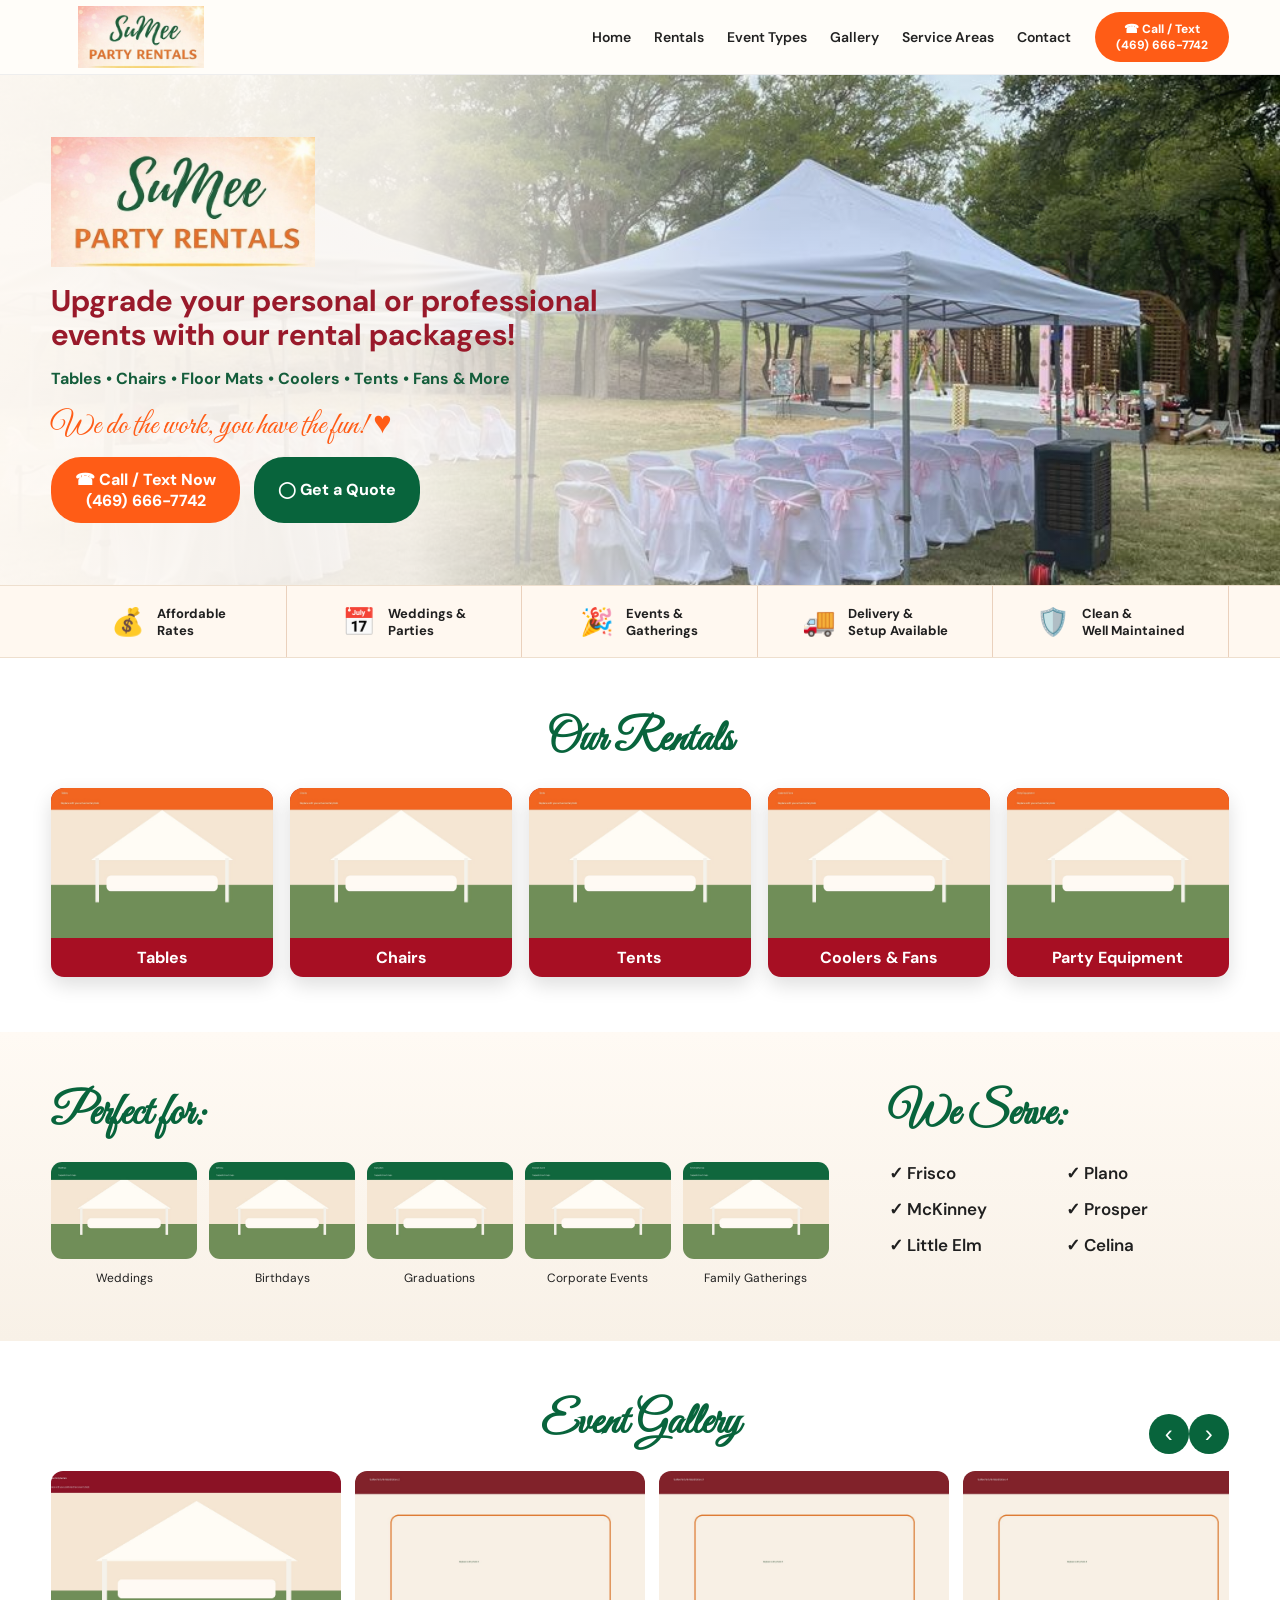
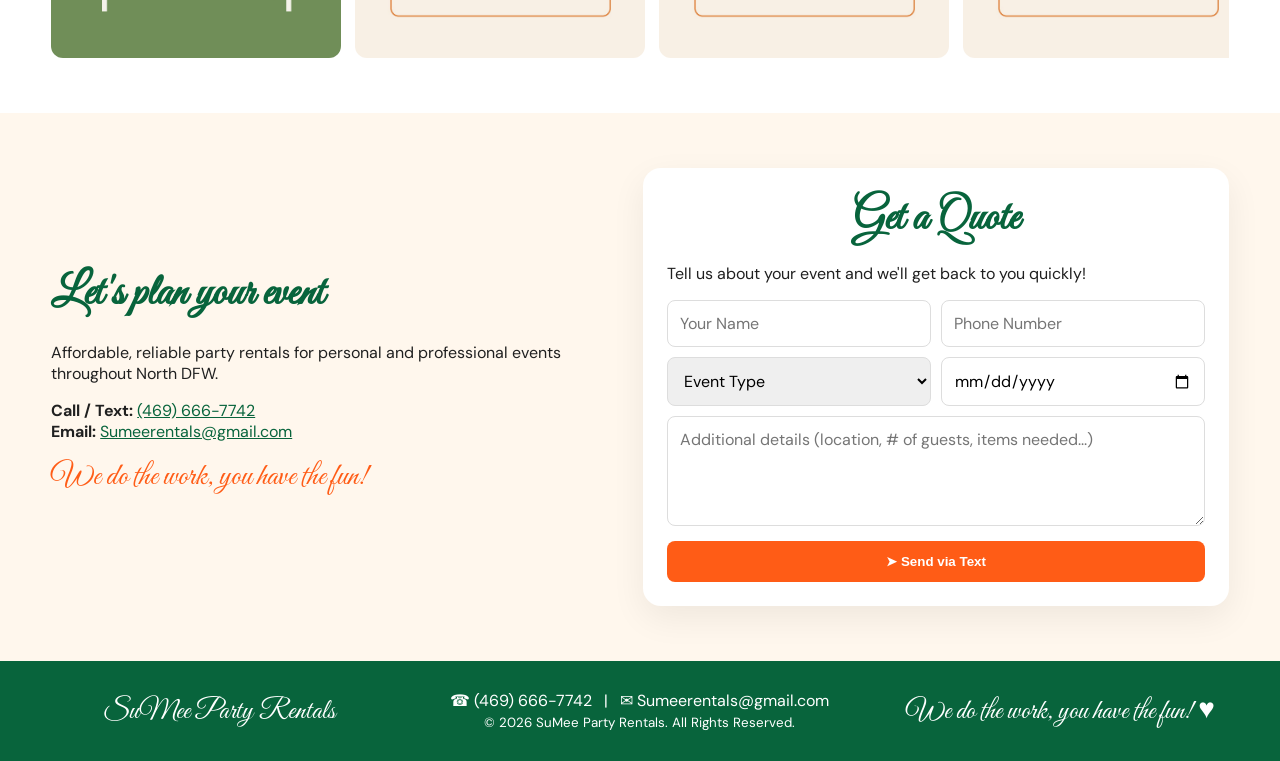
==== index.html @ 67fb7878 "Add files via upload" ====
<!doctype html>
<html lang="en"><head><meta charset="utf-8"><meta name="viewport" content="width=device-width,initial-scale=1">
<title>SuMee Party Rentals | North DFW Event Rentals</title>
<meta name="description" content="Tables, chairs, tents, coolers, fans and party rentals serving Frisco, McKinney, Little Elm, Plano, Prosper and Celina.">
<link rel="preconnect" href="https://fonts.googleapis.com"><link rel="preconnect" href="https://fonts.gstatic.com" crossorigin>
<link href="https://fonts.googleapis.com/css2?family=DM+Sans:wght@400;600;700;800&family=Great+Vibes&display=swap" rel="stylesheet">
<link rel="stylesheet" href="styles.css"></head>
<body>
<header><div class="wrap nav">
<a href="#home" class="logo"><img src="assets/images/sumee-logo.png" alt="SuMee Party Rentals"></a>
<button class="menu" aria-label="Menu">☰</button>
<nav><a href="#home">Home</a><a href="#rentals">Rentals</a><a href="#events">Event Types</a><a href="#gallery">Gallery</a><a href="#areas">Service Areas</a><a href="#contact">Contact</a></nav>
<a class="btn orange headcall" href="tel:+14696667742">☎ Call / Text<br>(469) 666-7742</a></div></header>

<main id="home">
<section class="hero"><div class="shade"></div><div class="wrap hero-inner"><div class="hero-copy">
<img class="hero-logo" src="assets/images/sumee-logo.png" alt="SuMee Party Rentals">
<h1>Upgrade your personal or professional events with our rental packages!</h1>
<p class="greenline">Tables • Chairs • Floor Mats • Coolers • Tents • Fans & More</p>
<p class="script">We do the work, you have the fun! ♥</p>
<div class="actions"><a class="btn orange" href="tel:+14696667742">☎ Call / Text Now<br>(469) 666-7742</a><a class="btn green" href="#quote">◯ Get a Quote</a></div>
</div></div></section>

<section class="benefits"><div class="wrap benefit-grid">
<div>💰 <b>Affordable<br>Rates</b></div><div>📅 <b>Weddings &<br>Parties</b></div><div>🎉 <b>Events &<br>Gatherings</b></div><div>🚚 <b>Delivery &<br>Setup Available</b></div><div>🛡️ <b>Clean &<br>Well Maintained</b></div>
</div></section>

<section id="rentals" class="section"><div class="wrap"><h2>Our Rentals</h2><div class="rental-grid">
<article><img src="assets/images/rentals/rental-01.jpg"><b>Tables</b></article>
<article><img src="assets/images/rentals/rental-02.jpg"><b>Chairs</b></article>
<article><img src="assets/images/rentals/rental-03.jpg"><b>Tents</b></article>
<article><img src="assets/images/rentals/rental-04.jpg"><b>Coolers & Fans</b></article>
<article><img src="assets/images/rentals/rental-05.jpg"><b>Party Equipment</b></article>
</div></div></section>

<section id="events" class="section soft"><div class="wrap event-area">
<div><h2 class="left">Perfect for:</h2><div class="perfect-grid">
<figure><img src="assets/images/perfect-for/weddings.jpg"><figcaption>Weddings</figcaption></figure>
<figure><img src="assets/images/perfect-for/birthdays.jpg"><figcaption>Birthdays</figcaption></figure>
<figure><img src="assets/images/perfect-for/graduations.jpg"><figcaption>Graduations</figcaption></figure>
<figure><img src="assets/images/perfect-for/corporate-events.jpg"><figcaption>Corporate Events</figcaption></figure>
<figure><img src="assets/images/perfect-for/family-gatherings.jpg"><figcaption>Family Gatherings</figcaption></figure>
</div></div>
<div id="areas"><h2 class="left">We Serve:</h2><div class="cities"><span>✓ Frisco</span><span>✓ Plano</span><span>✓ McKinney</span><span>✓ Prosper</span><span>✓ Little Elm</span><span>✓ Celina</span></div></div>
</div></section>

<section id="gallery" class="section"><div class="wrap"><div class="gallery-head"><h2>Event Gallery</h2><div><button id="prev">‹</button><button id="next">›</button></div></div>
<div class="carousel" id="carousel">
<img src="assets/images/gallery/gallery-01.jpg"><img src="assets/images/gallery/gallery-02.jpg"><img src="assets/images/gallery/gallery-03.jpg"><img src="assets/images/gallery/gallery-04.jpg"><img src="assets/images/gallery/gallery-05.jpg"><img src="assets/images/gallery/gallery-06.jpg"><img src="assets/images/gallery/gallery-07.jpg"><img src="assets/images/gallery/gallery-08.jpg">
</div></div></section>

<section id="contact" class="section contact"><div class="wrap contact-grid"><div>
<h2 class="left">Let's plan your event</h2><p>Affordable, reliable party rentals for personal and professional events throughout North DFW.</p>
<p><b>Call / Text:</b> <a href="tel:+14696667742">(469) 666-7742</a><br><b>Email:</b> <a href="mailto:Sumeerentals@gmail.com">Sumeerentals@gmail.com</a></p>
<p class="script">We do the work, you have the fun!</p></div>
<form id="quote"><h2>Get a Quote</h2><p>Tell us about your event and we'll get back to you quickly!</p>
<div class="formgrid"><input id="name" required placeholder="Your Name"><input id="phone" required placeholder="Phone Number">
<select id="type"><option>Event Type</option><option>Wedding</option><option>Birthday</option><option>Graduation</option><option>Corporate Event</option><option>Family Gathering</option><option>Other</option></select><input id="date" type="date"></div>
<textarea id="details" required placeholder="Additional details (location, # of guests, items needed...)"></textarea>
<button class="send" type="submit">➤ Send via Text</button></form></div></section>
</main>

<footer><div class="wrap foot"><span class="script">SuMee Party Rentals</span><span>☎ (469) 666-7742 &nbsp; | &nbsp; ✉ Sumeerentals@gmail.com<br><small>© <span id="year"></span> SuMee Party Rentals. All Rights Reserved.</small></span><span class="script">We do the work, you have the fun! ♥</span></div></footer>
<div class="lightbox"><button>×</button><img></div>
<script src="script.js"></script></body></html>
---- styles.css ----
:root{--green:#08643c;--orange:#ff5c16;--maroon:#a70f23;--cream:#fff9f1;--ink:#202020}*{box-sizing:border-box}html{scroll-behavior:smooth}body{margin:0;font-family:'DM Sans',sans-serif;color:var(--ink)}.wrap{width:min(1200px,92%);margin:auto}header{position:sticky;top:0;z-index:50;background:#fffdf9f5;border-bottom:1px solid #eee}.nav{height:74px;display:flex;align-items:center;gap:24px}.logo img{width:180px;height:62px;object-fit:contain;display:block}.nav nav{display:flex;gap:23px;margin-left:auto}.nav nav a{text-decoration:none;color:#222;font-size:14px;font-weight:600}.btn{display:inline-flex;justify-content:center;align-items:center;text-align:center;border-radius:30px;padding:12px 24px;color:#fff;text-decoration:none;font-weight:800}.orange{background:var(--orange)}.green{background:var(--green)}.headcall{font-size:12px;padding:9px 21px}.menu{display:none;border:0;background:none;font-size:25px}.hero{min-height:510px;background:url('assets/images/hero-event.jpg') center/cover no-repeat;position:relative}.shade{position:absolute;inset:0;background:linear-gradient(90deg,#fffaf4fa 0,#fffaf4e8 32%,#fffaf43d 60%,#0000)}.hero-inner{position:relative;min-height:510px;display:flex;align-items:center}.hero-copy{width:47%}.hero-logo{width:370px;max-width:90%;height:130px;object-fit:contain;object-position:left center}.hero h1{font-size:30px;line-height:1.12;color:#99192a;margin:12px 0}.greenline{color:#145d3b;font-weight:700}.script,h2{font-family:'Great Vibes',cursive}.script{font-size:31px;color:var(--orange);margin:12px 0}.actions{display:flex;gap:14px}.benefits{background:#fff8f0;border-block:1px solid #eedfce}.benefit-grid{display:grid;grid-template-columns:repeat(5,1fr)}.benefit-grid div{display:flex;align-items:center;justify-content:center;gap:12px;padding:18px 8px;border-right:1px solid #ead1bd;font-size:27px}.benefit-grid b{font-size:13px}.section{padding:55px 0}.soft{background:linear-gradient(#fffaf4,#f8f1e7)}h2{font-size:44px;text-align:center;color:var(--green);margin:0 0 20px}.left{text-align:left}.rental-grid{display:grid;grid-template-columns:repeat(5,1fr);gap:17px}.rental-grid article{overflow:hidden;border-radius:13px;box-shadow:0 8px 20px #0002;background:var(--maroon);color:#fff;text-align:center}.rental-grid img{display:block;width:100%;height:150px;object-fit:cover}.rental-grid b{display:block;padding:9px}.event-area{display:grid;grid-template-columns:1.6fr .7fr;gap:60px}.perfect-grid{display:grid;grid-template-columns:repeat(5,1fr);gap:12px}.perfect-grid figure{margin:0;text-align:center}.perfect-grid img{width:100%;aspect-ratio:1.5;object-fit:cover;border-radius:11px}.perfect-grid figcaption{font-size:12px;margin-top:6px}.cities{display:grid;grid-template-columns:1fr 1fr;gap:14px;font-size:17px}.cities span{font-weight:600}.gallery-head{display:flex;justify-content:center;align-items:center;position:relative}.gallery-head div{position:absolute;right:0}.gallery-head button{border:0;background:var(--green);color:#fff;width:40px;height:40px;border-radius:50%;font-size:24px;cursor:pointer}.carousel{display:flex;overflow-x:auto;gap:14px;scroll-behavior:smooth;scrollbar-width:none}.carousel::-webkit-scrollbar{display:none}.carousel img{width:290px;aspect-ratio:1.55;object-fit:cover;border-radius:12px;flex:none;cursor:pointer}.contact{background:#fff7ed}.contact-grid{display:grid;grid-template-columns:1fr 1.1fr;gap:60px;align-items:center}.contact a{color:var(--green)}form{background:#fff;padding:24px;border-radius:18px;box-shadow:0 12px 35px #0001}form h2{margin-bottom:0}.formgrid{display:grid;grid-template-columns:1fr 1fr;gap:10px}input,select,textarea{width:100%;padding:12px;border:1px solid #ddd;border-radius:8px;font:inherit}textarea{min-height:110px;margin:10px 0;resize:vertical}.send{width:100%;padding:13px;border:0;border-radius:8px;background:var(--orange);color:#fff;font-weight:800}footer{background:var(--green);color:#fff;padding:20px 0}.foot{display:grid;grid-template-columns:1fr 1.5fr 1fr;align-items:center;text-align:center}.foot .script{color:#fff;font-size:28px}.lightbox{display:none;position:fixed;inset:0;z-index:100;background:#000c;place-items:center}.lightbox.open{display:grid}.lightbox img{max-width:90vw;max-height:85vh;border-radius:12px}.lightbox button{position:absolute;right:25px;top:20px;width:45px;height:45px;border-radius:50%;border:0;font-size:28px}@media(max-width:900px){.nav nav{display:none;position:absolute;top:74px;left:0;right:0;background:#fff;padding:20px;flex-direction:column}.nav nav.open{display:flex}.menu{display:block;margin-left:auto}.headcall{display:none}.hero-copy{width:70%}.benefit-grid{grid-template-columns:1fr 1fr}.rental-grid{grid-template-columns:repeat(2,1fr)}.event-area,.contact-grid{grid-template-columns:1fr}.perfect-grid{grid-template-columns:repeat(3,1fr)}.foot{grid-template-columns:1fr;gap:8px}}@media(max-width:560px){.logo img{width:145px}.hero-copy{width:100%}.hero h1{font-size:25px}.hero-logo{width:290px}.actions{flex-direction:column}.benefit-grid,.rental-grid{grid-template-columns:1fr}.perfect-grid{grid-template-columns:repeat(2,1fr)}.formgrid{grid-template-columns:1fr}.carousel img{width:82vw}}
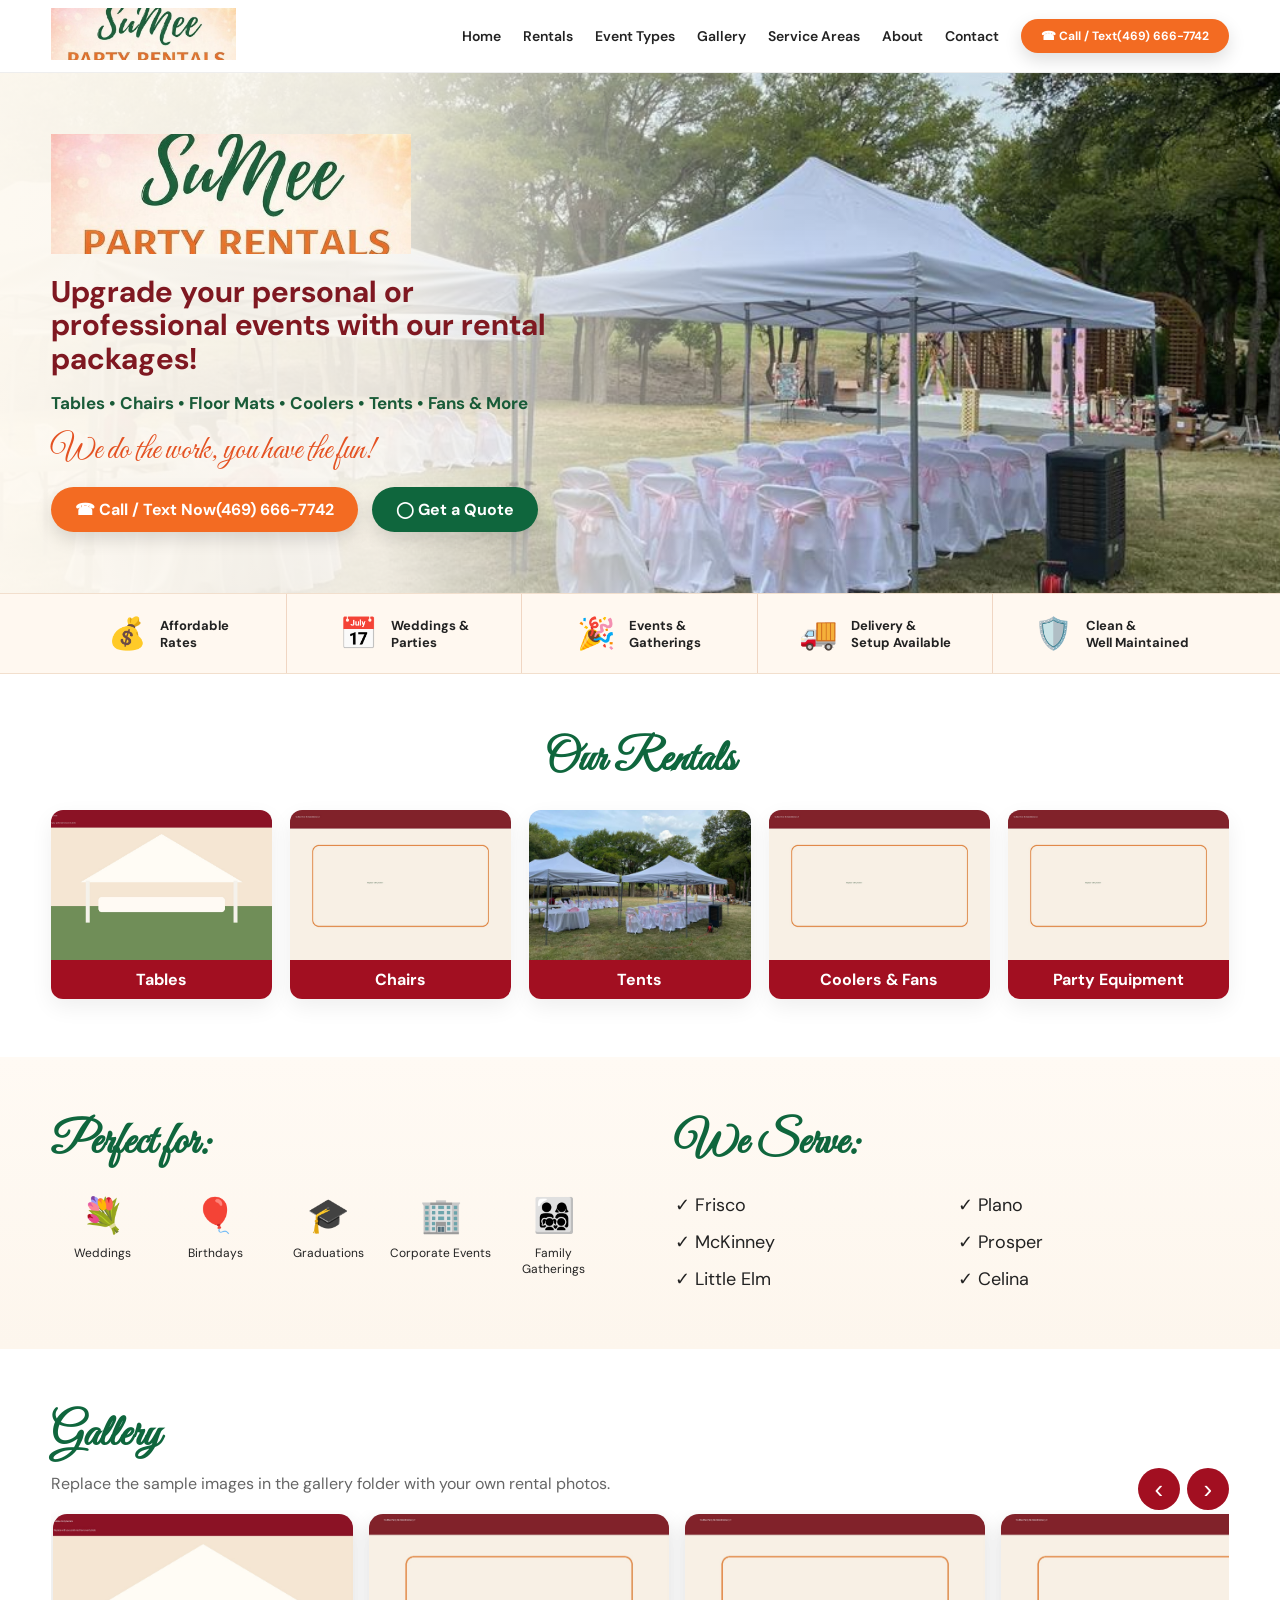
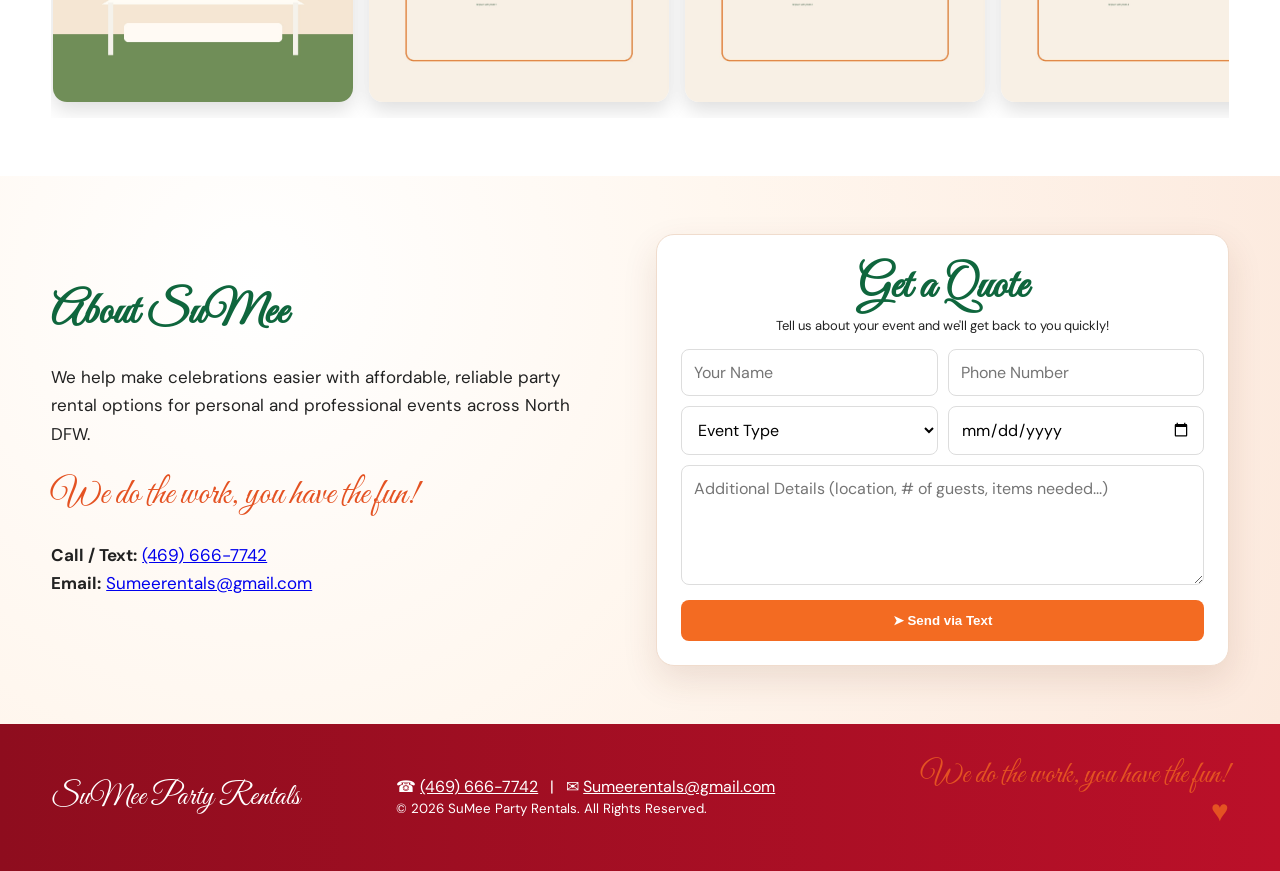
==== commit 5344498b: "Add files via upload" ====
--- a/index.html
+++ b/index.html
@@ -1,65 +1,104 @@
 <!doctype html>
-<html lang="en"><head><meta charset="utf-8"><meta name="viewport" content="width=device-width,initial-scale=1">
-<title>SuMee Party Rentals | North DFW Event Rentals</title>
-<meta name="description" content="Tables, chairs, tents, coolers, fans and party rentals serving Frisco, McKinney, Little Elm, Plano, Prosper and Celina.">
-<link rel="preconnect" href="https://fonts.googleapis.com"><link rel="preconnect" href="https://fonts.gstatic.com" crossorigin>
-<link href="https://fonts.googleapis.com/css2?family=DM+Sans:wght@400;600;700;800&family=Great+Vibes&display=swap" rel="stylesheet">
-<link rel="stylesheet" href="styles.css"></head>
+<html lang="en">
+<head>
+  <meta charset="utf-8" />
+  <meta name="viewport" content="width=device-width,initial-scale=1" />
+  <meta name="description" content="SuMee Party Rentals — tables, chairs, tents, coolers, fans and event rentals in North DFW." />
+  <title>SuMee Party Rentals</title>
+  <link rel="preconnect" href="https://fonts.googleapis.com">
+  <link rel="preconnect" href="https://fonts.gstatic.com" crossorigin>
+  <link href="https://fonts.googleapis.com/css2?family=DM+Sans:wght@400;500;600;700;800&family=Great+Vibes&display=swap" rel="stylesheet">
+  <link rel="stylesheet" href="styles.css" />
+</head>
 <body>
-<header><div class="wrap nav">
-<a href="#home" class="logo"><img src="assets/images/sumee-logo.png" alt="SuMee Party Rentals"></a>
-<button class="menu" aria-label="Menu">☰</button>
-<nav><a href="#home">Home</a><a href="#rentals">Rentals</a><a href="#events">Event Types</a><a href="#gallery">Gallery</a><a href="#areas">Service Areas</a><a href="#contact">Contact</a></nav>
-<a class="btn orange headcall" href="tel:+14696667742">☎ Call / Text<br>(469) 666-7742</a></div></header>
+<header class="topbar">
+  <div class="wrap nav">
+    <a class="brand" href="#home"><img src="assets/images/sumee-logo.jpg" alt="SuMee Party Rentals"></a>
+    <button class="menu-btn" aria-label="Open menu">☰</button>
+    <nav class="links">
+      <a href="#home">Home</a><a href="#rentals">Rentals</a><a href="#events">Event Types</a>
+      <a href="#gallery">Gallery</a><a href="#areas">Service Areas</a><a href="#about">About</a><a href="#contact">Contact</a>
+    </nav>
+    <a class="pill orange small-call" href="tel:+14696667742">☎ Call / Text<br><b>(469) 666-7742</b></a>
+  </div>
+</header>
 
 <main id="home">
-<section class="hero"><div class="shade"></div><div class="wrap hero-inner"><div class="hero-copy">
-<img class="hero-logo" src="assets/images/sumee-logo.png" alt="SuMee Party Rentals">
-<h1>Upgrade your personal or professional events with our rental packages!</h1>
-<p class="greenline">Tables • Chairs • Floor Mats • Coolers • Tents • Fans & More</p>
-<p class="script">We do the work, you have the fun! ♥</p>
-<div class="actions"><a class="btn orange" href="tel:+14696667742">☎ Call / Text Now<br>(469) 666-7742</a><a class="btn green" href="#quote">◯ Get a Quote</a></div>
-</div></div></section>
+<section class="hero">
+  <div class="hero-bg"></div><div class="hero-shade"></div>
+  <div class="wrap hero-grid">
+    <div class="hero-copy">
+      <img class="hero-logo" src="assets/images/sumee-logo.jpg" alt="SuMee Party Rentals logo">
+      <h1>Upgrade your personal or professional events with our rental packages!</h1>
+      <p class="items">Tables • Chairs • Floor Mats • Coolers • Tents • Fans & More</p>
+      <p class="script">We do the work, you have the fun!</p>
+      <div class="cta-row">
+        <a class="pill orange" href="tel:+14696667742">☎ Call / Text Now<br><b>(469) 666-7742</b></a>
+        <a class="pill green" href="#quote">◯ Get a Quote</a>
+      </div>
+    </div>
+  </div>
+</section>
 
-<section class="benefits"><div class="wrap benefit-grid">
-<div>💰 <b>Affordable<br>Rates</b></div><div>📅 <b>Weddings &<br>Parties</b></div><div>🎉 <b>Events &<br>Gatherings</b></div><div>🚚 <b>Delivery &<br>Setup Available</b></div><div>🛡️ <b>Clean &<br>Well Maintained</b></div>
+<section class="benefits"><div class="wrap benefits-grid">
+  <div><span>💰</span><b>Affordable<br>Rates</b></div><div><span>📅</span><b>Weddings &<br>Parties</b></div>
+  <div><span>🎉</span><b>Events &<br>Gatherings</b></div><div><span>🚚</span><b>Delivery &<br>Setup Available</b></div>
+  <div><span>🛡️</span><b>Clean &<br>Well Maintained</b></div>
 </div></section>
 
-<section id="rentals" class="section"><div class="wrap"><h2>Our Rentals</h2><div class="rental-grid">
-<article><img src="assets/images/rentals/rental-01.jpg"><b>Tables</b></article>
-<article><img src="assets/images/rentals/rental-02.jpg"><b>Chairs</b></article>
-<article><img src="assets/images/rentals/rental-03.jpg"><b>Tents</b></article>
-<article><img src="assets/images/rentals/rental-04.jpg"><b>Coolers & Fans</b></article>
-<article><img src="assets/images/rentals/rental-05.jpg"><b>Party Equipment</b></article>
-</div></div></section>
-
-<section id="events" class="section soft"><div class="wrap event-area">
-<div><h2 class="left">Perfect for:</h2><div class="perfect-grid">
-<figure><img src="assets/images/perfect-for/weddings.jpg"><figcaption>Weddings</figcaption></figure>
-<figure><img src="assets/images/perfect-for/birthdays.jpg"><figcaption>Birthdays</figcaption></figure>
-<figure><img src="assets/images/perfect-for/graduations.jpg"><figcaption>Graduations</figcaption></figure>
-<figure><img src="assets/images/perfect-for/corporate-events.jpg"><figcaption>Corporate Events</figcaption></figure>
-<figure><img src="assets/images/perfect-for/family-gatherings.jpg"><figcaption>Family Gatherings</figcaption></figure>
-</div></div>
-<div id="areas"><h2 class="left">We Serve:</h2><div class="cities"><span>✓ Frisco</span><span>✓ Plano</span><span>✓ McKinney</span><span>✓ Prosper</span><span>✓ Little Elm</span><span>✓ Celina</span></div></div>
+<section class="section" id="rentals"><div class="wrap">
+  <h2 class="script-title">Our Rentals</h2>
+  <div class="cards five">
+    <article><div class="photo p1"></div><h3>Tables</h3></article>
+    <article><div class="photo p2"></div><h3>Chairs</h3></article>
+    <article><div class="photo p3"></div><h3>Tents</h3></article>
+    <article><div class="photo p4"></div><h3>Coolers & Fans</h3></article>
+    <article><div class="photo p5"></div><h3>Party Equipment</h3></article>
+  </div>
 </div></section>
 
-<section id="gallery" class="section"><div class="wrap"><div class="gallery-head"><h2>Event Gallery</h2><div><button id="prev">‹</button><button id="next">›</button></div></div>
-<div class="carousel" id="carousel">
-<img src="assets/images/gallery/gallery-01.jpg"><img src="assets/images/gallery/gallery-02.jpg"><img src="assets/images/gallery/gallery-03.jpg"><img src="assets/images/gallery/gallery-04.jpg"><img src="assets/images/gallery/gallery-05.jpg"><img src="assets/images/gallery/gallery-06.jpg"><img src="assets/images/gallery/gallery-07.jpg"><img src="assets/images/gallery/gallery-08.jpg">
-</div></div></section>
+<section class="section soft" id="events"><div class="wrap two-col">
+  <div><h2 class="script-title left">Perfect for:</h2><div class="event-grid">
+    <div>💐<span>Weddings</span></div><div>🎈<span>Birthdays</span></div><div>🎓<span>Graduations</span></div>
+    <div>🏢<span>Corporate Events</span></div><div>👨‍👩‍👧‍👦<span>Family Gatherings</span></div>
+  </div></div>
+  <div id="areas"><h2 class="script-title left">We Serve:</h2><div class="city-grid">
+    <span>✓ Frisco</span><span>✓ Plano</span><span>✓ McKinney</span><span>✓ Prosper</span><span>✓ Little Elm</span><span>✓ Celina</span>
+  </div></div>
+</div></section>
 
-<section id="contact" class="section contact"><div class="wrap contact-grid"><div>
-<h2 class="left">Let's plan your event</h2><p>Affordable, reliable party rentals for personal and professional events throughout North DFW.</p>
-<p><b>Call / Text:</b> <a href="tel:+14696667742">(469) 666-7742</a><br><b>Email:</b> <a href="mailto:Sumeerentals@gmail.com">Sumeerentals@gmail.com</a></p>
-<p class="script">We do the work, you have the fun!</p></div>
-<form id="quote"><h2>Get a Quote</h2><p>Tell us about your event and we'll get back to you quickly!</p>
-<div class="formgrid"><input id="name" required placeholder="Your Name"><input id="phone" required placeholder="Phone Number">
-<select id="type"><option>Event Type</option><option>Wedding</option><option>Birthday</option><option>Graduation</option><option>Corporate Event</option><option>Family Gathering</option><option>Other</option></select><input id="date" type="date"></div>
-<textarea id="details" required placeholder="Additional details (location, # of guests, items needed...)"></textarea>
-<button class="send" type="submit">➤ Send via Text</button></form></div></section>
+<section class="section" id="gallery"><div class="wrap">
+  <div class="section-head"><div><h2 class="script-title left">Gallery</h2><p>Replace the sample images in the gallery folder with your own rental photos.</p></div>
+  <div class="carousel-controls"><button id="prev">‹</button><button id="next">›</button></div></div>
+  <div class="carousel" id="carousel">
+    <img src="assets/images/gallery/gallery-01.jpg" alt="Gallery photo 1"><img src="assets/images/gallery/gallery-02.jpg" alt="Gallery photo 2">
+    <img src="assets/images/gallery/gallery-03.jpg" alt="Gallery photo 3"><img src="assets/images/gallery/gallery-04.jpg" alt="Gallery photo 4">
+    <img src="assets/images/gallery/gallery-05.jpg" alt="Gallery photo 5"><img src="assets/images/gallery/gallery-06.jpg" alt="Gallery photo 6">
+    <img src="assets/images/gallery/gallery-07.jpg" alt="Gallery photo 7"><img src="assets/images/gallery/gallery-08.jpg" alt="Gallery photo 8">
+  </div>
+</div></section>
+
+<section class="section quote-section" id="contact"><div class="wrap quote-layout">
+  <div id="about"><h2 class="script-title left">About SuMee</h2><p>We help make celebrations easier with affordable, reliable party rental options for personal and professional events across North DFW.</p>
+    <p class="script big">We do the work, you have the fun!</p>
+    <p><b>Call / Text:</b> <a href="tel:+14696667742">(469) 666-7742</a><br><b>Email:</b> <a href="mailto:Sumeerentals@gmail.com">Sumeerentals@gmail.com</a></p>
+  </div>
+  <form class="quote-card" id="quote"><h2 class="script-title">Get a Quote</h2><p>Tell us about your event and we'll get back to you quickly!</p>
+    <div class="form-grid"><input id="name" placeholder="Your Name" required><input id="phone" placeholder="Phone Number" required>
+      <select id="eventType"><option value="">Event Type</option><option>Wedding</option><option>Birthday</option><option>Graduation</option><option>Corporate Event</option><option>Family Gathering</option><option>Other</option></select>
+      <input id="date" type="date"></div>
+    <textarea id="details" placeholder="Additional Details (location, # of guests, items needed...)" required></textarea>
+    <button class="send" type="submit">➤ Send via Text</button>
+  </form>
+</div></section>
 </main>
 
-<footer><div class="wrap foot"><span class="script">SuMee Party Rentals</span><span>☎ (469) 666-7742 &nbsp; | &nbsp; ✉ Sumeerentals@gmail.com<br><small>© <span id="year"></span> SuMee Party Rentals. All Rights Reserved.</small></span><span class="script">We do the work, you have the fun! ♥</span></div></footer>
-<div class="lightbox"><button>×</button><img></div>
-<script src="script.js"></script></body></html>+<footer><div class="wrap footer-grid">
+  <div class="footer-brand">SuMee Party Rentals</div>
+  <div>☎ <a href="tel:+14696667742">(469) 666-7742</a> &nbsp; | &nbsp; ✉ <a href="mailto:Sumeerentals@gmail.com">Sumeerentals@gmail.com</a><br><small>© <span id="year"></span> SuMee Party Rentals. All Rights Reserved.</small></div>
+  <div class="script footer-tag">We do the work, you have the fun! ♥</div>
+</div></footer>
+
+<div class="lightbox" id="lightbox"><button id="closeLb">×</button><img id="lbImg" alt="Expanded gallery photo"></div>
+<script src="script.js"></script>
+</body></html>
--- a/styles.css
+++ b/styles.css
@@ -1 +1 @@
-:root{--green:#08643c;--orange:#ff5c16;--maroon:#a70f23;--cream:#fff9f1;--ink:#202020}*{box-sizing:border-box}html{scroll-behavior:smooth}body{margin:0;font-family:'DM Sans',sans-serif;color:var(--ink)}.wrap{width:min(1200px,92%);margin:auto}header{position:sticky;top:0;z-index:50;background:#fffdf9f5;border-bottom:1px solid #eee}.nav{height:74px;display:flex;align-items:center;gap:24px}.logo img{width:180px;height:62px;object-fit:contain;display:block}.nav nav{display:flex;gap:23px;margin-left:auto}.nav nav a{text-decoration:none;color:#222;font-size:14px;font-weight:600}.btn{display:inline-flex;justify-content:center;align-items:center;text-align:center;border-radius:30px;padding:12px 24px;color:#fff;text-decoration:none;font-weight:800}.orange{background:var(--orange)}.green{background:var(--green)}.headcall{font-size:12px;padding:9px 21px}.menu{display:none;border:0;background:none;font-size:25px}.hero{min-height:510px;background:url('assets/images/hero-event.jpg') center/cover no-repeat;position:relative}.shade{position:absolute;inset:0;background:linear-gradient(90deg,#fffaf4fa 0,#fffaf4e8 32%,#fffaf43d 60%,#0000)}.hero-inner{position:relative;min-height:510px;display:flex;align-items:center}.hero-copy{width:47%}.hero-logo{width:370px;max-width:90%;height:130px;object-fit:contain;object-position:left center}.hero h1{font-size:30px;line-height:1.12;color:#99192a;margin:12px 0}.greenline{color:#145d3b;font-weight:700}.script,h2{font-family:'Great Vibes',cursive}.script{font-size:31px;color:var(--orange);margin:12px 0}.actions{display:flex;gap:14px}.benefits{background:#fff8f0;border-block:1px solid #eedfce}.benefit-grid{display:grid;grid-template-columns:repeat(5,1fr)}.benefit-grid div{display:flex;align-items:center;justify-content:center;gap:12px;padding:18px 8px;border-right:1px solid #ead1bd;font-size:27px}.benefit-grid b{font-size:13px}.section{padding:55px 0}.soft{background:linear-gradient(#fffaf4,#f8f1e7)}h2{font-size:44px;text-align:center;color:var(--green);margin:0 0 20px}.left{text-align:left}.rental-grid{display:grid;grid-template-columns:repeat(5,1fr);gap:17px}.rental-grid article{overflow:hidden;border-radius:13px;box-shadow:0 8px 20px #0002;background:var(--maroon);color:#fff;text-align:center}.rental-grid img{display:block;width:100%;height:150px;object-fit:cover}.rental-grid b{display:block;padding:9px}.event-area{display:grid;grid-template-columns:1.6fr .7fr;gap:60px}.perfect-grid{display:grid;grid-template-columns:repeat(5,1fr);gap:12px}.perfect-grid figure{margin:0;text-align:center}.perfect-grid img{width:100%;aspect-ratio:1.5;object-fit:cover;border-radius:11px}.perfect-grid figcaption{font-size:12px;margin-top:6px}.cities{display:grid;grid-template-columns:1fr 1fr;gap:14px;font-size:17px}.cities span{font-weight:600}.gallery-head{display:flex;justify-content:center;align-items:center;position:relative}.gallery-head div{position:absolute;right:0}.gallery-head button{border:0;background:var(--green);color:#fff;width:40px;height:40px;border-radius:50%;font-size:24px;cursor:pointer}.carousel{display:flex;overflow-x:auto;gap:14px;scroll-behavior:smooth;scrollbar-width:none}.carousel::-webkit-scrollbar{display:none}.carousel img{width:290px;aspect-ratio:1.55;object-fit:cover;border-radius:12px;flex:none;cursor:pointer}.contact{background:#fff7ed}.contact-grid{display:grid;grid-template-columns:1fr 1.1fr;gap:60px;align-items:center}.contact a{color:var(--green)}form{background:#fff;padding:24px;border-radius:18px;box-shadow:0 12px 35px #0001}form h2{margin-bottom:0}.formgrid{display:grid;grid-template-columns:1fr 1fr;gap:10px}input,select,textarea{width:100%;padding:12px;border:1px solid #ddd;border-radius:8px;font:inherit}textarea{min-height:110px;margin:10px 0;resize:vertical}.send{width:100%;padding:13px;border:0;border-radius:8px;background:var(--orange);color:#fff;font-weight:800}footer{background:var(--green);color:#fff;padding:20px 0}.foot{display:grid;grid-template-columns:1fr 1.5fr 1fr;align-items:center;text-align:center}.foot .script{color:#fff;font-size:28px}.lightbox{display:none;position:fixed;inset:0;z-index:100;background:#000c;place-items:center}.lightbox.open{display:grid}.lightbox img{max-width:90vw;max-height:85vh;border-radius:12px}.lightbox button{position:absolute;right:25px;top:20px;width:45px;height:45px;border-radius:50%;border:0;font-size:28px}@media(max-width:900px){.nav nav{display:none;position:absolute;top:74px;left:0;right:0;background:#fff;padding:20px;flex-direction:column}.nav nav.open{display:flex}.menu{display:block;margin-left:auto}.headcall{display:none}.hero-copy{width:70%}.benefit-grid{grid-template-columns:1fr 1fr}.rental-grid{grid-template-columns:repeat(2,1fr)}.event-area,.contact-grid{grid-template-columns:1fr}.perfect-grid{grid-template-columns:repeat(3,1fr)}.foot{grid-template-columns:1fr;gap:8px}}@media(max-width:560px){.logo img{width:145px}.hero-copy{width:100%}.hero h1{font-size:25px}.hero-logo{width:290px}.actions{flex-direction:column}.benefit-grid,.rental-grid{grid-template-columns:1fr}.perfect-grid{grid-template-columns:repeat(2,1fr)}.formgrid{grid-template-columns:1fr}.carousel img{width:82vw}}+:root{--green:#0f663d;--orange:#f36b22;--maroon:#a20f21;--cream:#fff9f1;--ink:#222;--soft:#f8efe5}*{box-sizing:border-box}html{scroll-behavior:smooth}body{margin:0;font-family:'DM Sans',sans-serif;color:var(--ink);background:#fff}.wrap{width:min(1180px,92%);margin:auto}.topbar{position:sticky;top:0;background:rgba(255,255,255,.96);z-index:50;border-bottom:1px solid #eee}.nav{min-height:72px;display:flex;align-items:center;gap:22px}.brand img{width:185px;height:52px;object-fit:cover;object-position:center}.links{display:flex;gap:22px;margin-left:auto}.links a{color:#222;text-decoration:none;font-size:14px;font-weight:600}.links a:hover{color:var(--maroon)}.menu-btn{display:none;background:none;border:0;font-size:26px}.pill{display:inline-flex;align-items:center;justify-content:center;text-decoration:none;color:#fff;border-radius:30px;padding:12px 24px;font-weight:700;box-shadow:0 7px 18px #0002}.pill.orange{background:var(--orange)}.pill.green{background:var(--green)}.small-call{padding:9px 20px;font-size:12px;text-align:center}.hero{position:relative;min-height:520px;overflow:hidden}.hero-bg{position:absolute;inset:0;background:url('assets/images/hero-event.jpg') center/cover no-repeat;transform:scale(1.03)}.hero-shade{position:absolute;inset:0;background:linear-gradient(90deg,rgba(255,250,241,.98) 0%,rgba(255,250,241,.9) 30%,rgba(255,250,241,.15) 62%,rgba(0,0,0,.08) 100%)}.hero-grid{position:relative;z-index:2;display:grid;grid-template-columns:48% 52%;min-height:520px;align-items:center}.hero-copy{padding:30px 0}.hero-logo{width:min(360px,85%);max-height:120px;object-fit:cover;object-position:center;margin-bottom:8px}.hero h1{font-size:30px;line-height:1.12;color:#7f1821;margin:8px 0 14px;max-width:520px}.items{font-size:17px;color:#195b38;font-weight:700}.script,.script-title{font-family:'Great Vibes',cursive}.script{font-size:32px;color:#e45222;margin:10px 0 16px}.cta-row{display:flex;gap:14px;flex-wrap:wrap}.benefits{background:#fff8f0;border-top:1px solid #f2dfcd;border-bottom:1px solid #f2dfcd}.benefits-grid{display:grid;grid-template-columns:repeat(5,1fr)}.benefits-grid div{padding:19px 12px;display:flex;align-items:center;justify-content:center;gap:13px;border-right:1px solid #f0d6c3}.benefits-grid div:last-child{border-right:0}.benefits-grid span{font-size:31px}.benefits-grid b{font-size:13px}.section{padding:58px 0}.soft{background:linear-gradient(#fffaf4,#fdf6ed)}.script-title{font-size:45px;color:var(--green);text-align:center;margin:0 0 22px}.script-title.left{text-align:left}.cards{display:grid;gap:18px}.cards.five{grid-template-columns:repeat(5,1fr)}.cards article{border-radius:12px;overflow:hidden;box-shadow:0 8px 22px #0001;background:#fff}.cards .photo{height:150px;background-size:cover;background-position:center}.p1{background-image:url('assets/images/gallery/gallery-01.jpg')}.p2{background-image:url('assets/images/gallery/gallery-02.jpg')}.p3{background-image:url('assets/images/hero-event.jpg')}.p4{background-image:url('assets/images/gallery/gallery-04.jpg')}.p5{background-image:url('assets/images/gallery/gallery-05.jpg')}.cards h3{margin:0;background:var(--maroon);color:#fff;text-align:center;padding:9px;font-size:16px}.two-col{display:grid;grid-template-columns:1fr 1fr;gap:70px}.event-grid{display:grid;grid-template-columns:repeat(5,1fr);gap:10px}.event-grid div{display:flex;flex-direction:column;align-items:center;text-align:center;font-size:34px}.event-grid span{font-size:12px;margin-top:7px}.city-grid{display:grid;grid-template-columns:1fr 1fr;gap:13px;font-size:18px}.section-head{display:flex;justify-content:space-between;align-items:end}.section-head p{margin-top:-12px;color:#666}.carousel-controls button{border:0;background:var(--maroon);color:#fff;width:42px;height:42px;border-radius:50%;font-size:26px;margin-left:7px;cursor:pointer}.carousel{display:flex;gap:16px;overflow-x:auto;scroll-behavior:smooth;scrollbar-width:none;padding:4px 2px 16px}.carousel::-webkit-scrollbar{display:none}.carousel img{width:300px;aspect-ratio:16/10;object-fit:cover;border-radius:14px;box-shadow:0 8px 20px #0002;cursor:pointer;flex:none}.quote-section{background:radial-gradient(circle at 20% 20%,#fff 0,#fff7ef 42%,#fce9dd 100%)}.quote-layout{display:grid;grid-template-columns:1fr 1.05fr;gap:60px;align-items:center}.quote-layout p{font-size:17px;line-height:1.65}.quote-layout .big{font-size:36px}.quote-card{background:#fff;border:1px solid #f0dccd;border-radius:18px;padding:24px;box-shadow:0 14px 35px #6d30151f}.quote-card .script-title{margin-bottom:0}.quote-card>p{text-align:center;font-size:13px;margin-top:0}.form-grid{display:grid;grid-template-columns:1fr 1fr;gap:10px}.quote-card input,.quote-card select,.quote-card textarea{width:100%;border:1px solid #ddd;border-radius:8px;padding:12px;font:inherit;background:#fff}.quote-card textarea{min-height:120px;margin:10px 0;resize:vertical}.send{width:100%;border:0;border-radius:8px;background:var(--orange);color:#fff;padding:13px;font-weight:800;cursor:pointer}footer{background:linear-gradient(90deg,#8e0d1e,#bb1029);color:#fff;padding:22px 0}.footer-grid{display:grid;grid-template-columns:1fr 1.5fr 1fr;gap:20px;align-items:center}.footer-brand,.footer-tag{font-family:'Great Vibes',cursive;font-size:30px}.footer-tag{text-align:right}.footer-grid a{color:#fff}.lightbox{position:fixed;inset:0;background:#000c;z-index:100;display:none;place-items:center;padding:30px}.lightbox.open{display:grid}.lightbox img{max-width:92vw;max-height:88vh;border-radius:10px}.lightbox button{position:absolute;top:20px;right:25px;background:#fff;border:0;border-radius:50%;width:44px;height:44px;font-size:28px;cursor:pointer}@media(max-width:900px){.links{display:none;position:absolute;top:72px;left:0;right:0;background:#fff;padding:20px;flex-direction:column;border-bottom:1px solid #eee}.links.open{display:flex}.menu-btn{display:block;margin-left:auto}.small-call{display:none}.hero-grid{grid-template-columns:1fr}.hero-shade{background:linear-gradient(90deg,rgba(255,250,241,.96),rgba(255,250,241,.7))}.benefits-grid{grid-template-columns:1fr 1fr}.benefits-grid div{border-bottom:1px solid #f0d6c3}.cards.five{grid-template-columns:repeat(2,1fr)}.two-col,.quote-layout{grid-template-columns:1fr}.event-grid{grid-template-columns:repeat(3,1fr)}.footer-grid{grid-template-columns:1fr;text-align:center}.footer-tag{text-align:center}}@media(max-width:560px){.brand img{width:145px}.hero{min-height:570px}.hero-grid{min-height:570px}.hero h1{font-size:26px}.hero-bg{background-position:62% center}.hero-copy{padding-top:50px}.cta-row .pill{width:100%}.benefits-grid{grid-template-columns:1fr}.cards.five{grid-template-columns:1fr}.event-grid{grid-template-columns:repeat(2,1fr)}.form-grid{grid-template-columns:1fr}.carousel img{width:84vw}.section{padding:46px 0}.script-title{font-size:39px}}
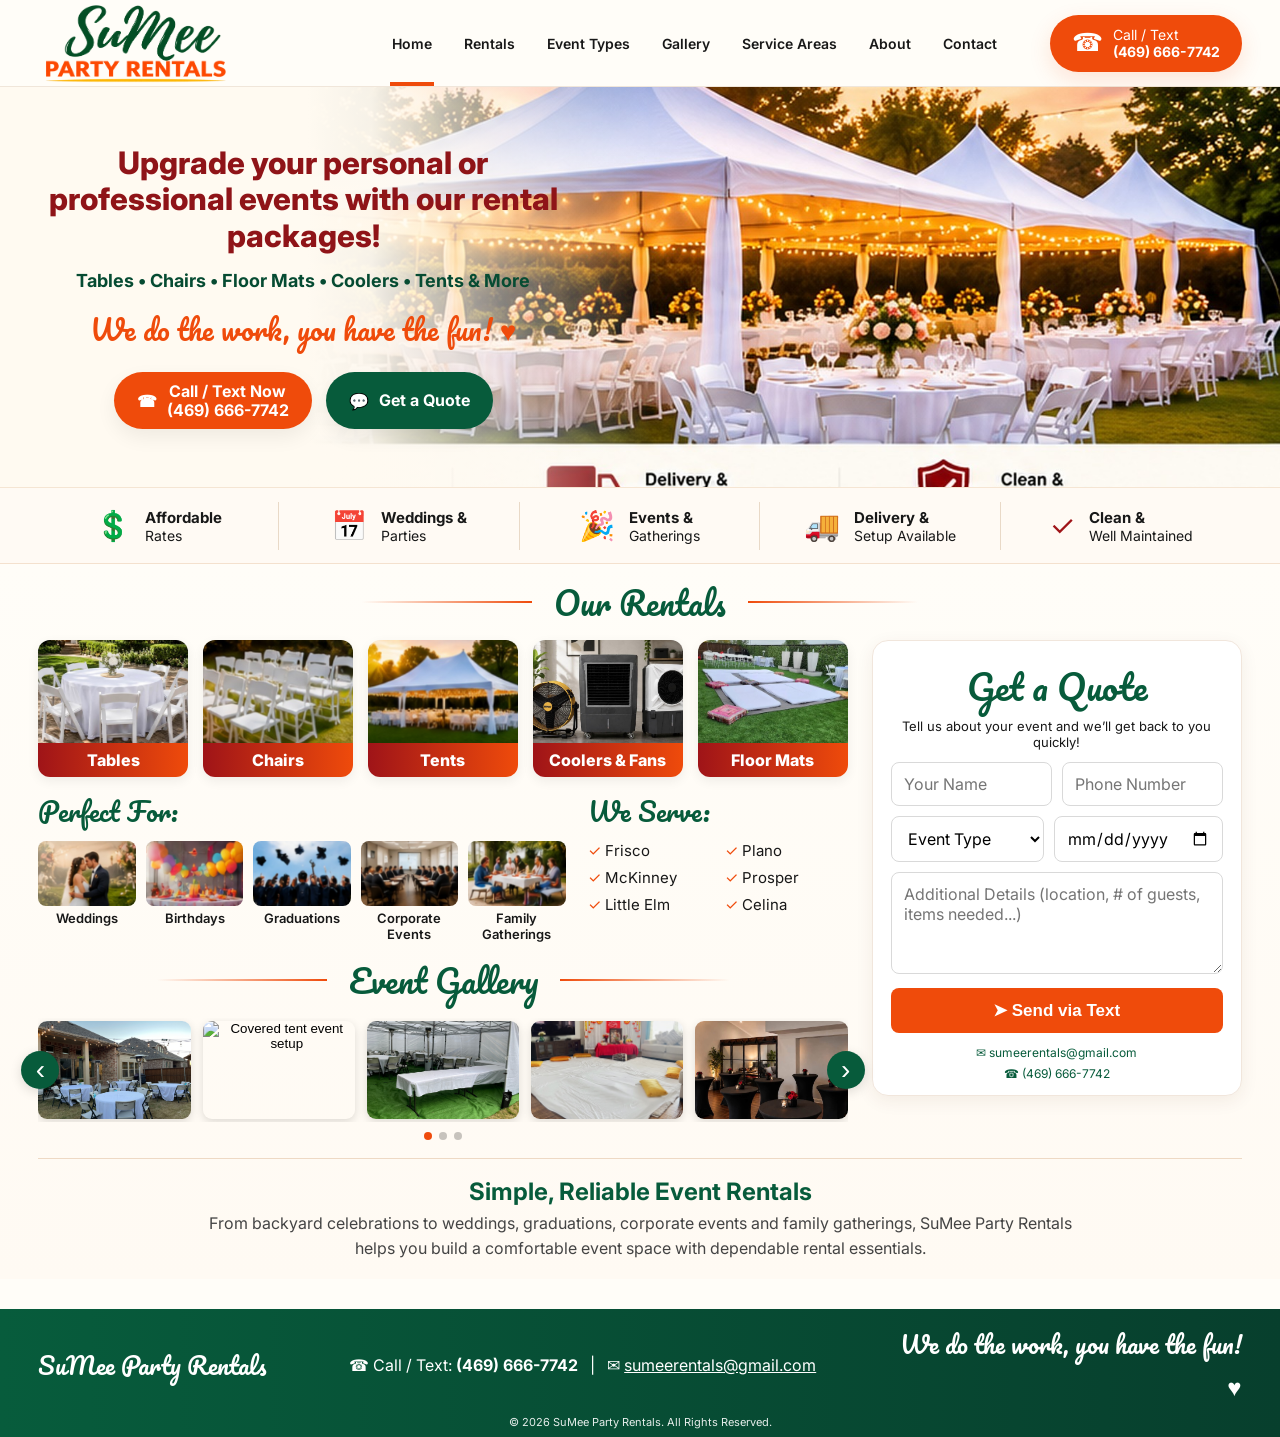
==== commit 7bc73023: "Add files via upload" ====
--- a/index.html
+++ b/index.html
@@ -1,104 +1,158 @@
 <!doctype html>
 <html lang="en">
 <head>
-  <meta charset="utf-8" />
-  <meta name="viewport" content="width=device-width,initial-scale=1" />
-  <meta name="description" content="SuMee Party Rentals — tables, chairs, tents, coolers, fans and event rentals in North DFW." />
-  <title>SuMee Party Rentals</title>
+  <meta charset="utf-8">
+  <meta name="viewport" content="width=device-width, initial-scale=1">
+  <meta name="description" content="SuMee Party Rentals – tables, chairs, tents, floor mats, coolers, fans and event rentals in Frisco, Plano, McKinney, Prosper, Little Elm and Celina, Texas.">
+  <title>SuMee Party Rentals | DFW Event Rentals</title>
   <link rel="preconnect" href="https://fonts.googleapis.com">
   <link rel="preconnect" href="https://fonts.gstatic.com" crossorigin>
-  <link href="https://fonts.googleapis.com/css2?family=DM+Sans:wght@400;500;600;700;800&family=Great+Vibes&display=swap" rel="stylesheet">
-  <link rel="stylesheet" href="styles.css" />
+  <link href="https://fonts.googleapis.com/css2?family=Inter:wght@400;500;600;700;800&family=Pacifico&display=swap" rel="stylesheet">
+  <link rel="stylesheet" href="css/styles.css">
 </head>
 <body>
-<header class="topbar">
-  <div class="wrap nav">
-    <a class="brand" href="#home"><img src="assets/images/sumee-logo.jpg" alt="SuMee Party Rentals"></a>
-    <button class="menu-btn" aria-label="Open menu">☰</button>
-    <nav class="links">
-      <a href="#home">Home</a><a href="#rentals">Rentals</a><a href="#events">Event Types</a>
-      <a href="#gallery">Gallery</a><a href="#areas">Service Areas</a><a href="#about">About</a><a href="#contact">Contact</a>
-    </nav>
-    <a class="pill orange small-call" href="tel:+14696667742">☎ Call / Text<br><b>(469) 666-7742</b></a>
-  </div>
-</header>
+  <header class="site-header">
+    <div class="container nav-wrap">
+      <a class="brand" href="#home" aria-label="SuMee Party Rentals home">
+        <img src="assets/images/sumee-logo.png" alt="SuMee Party Rentals">
+      </a>
+      <button class="menu-button" id="menuButton" aria-expanded="false" aria-label="Open navigation">☰</button>
+      <nav class="nav" id="mainNav">
+        <a class="active" href="#home">Home</a>
+        <a href="#rentals">Rentals</a>
+        <a href="#events">Event Types</a>
+        <a href="#gallery">Gallery</a>
+        <a href="#service-areas">Service Areas</a>
+        <a href="#about">About</a>
+        <a href="#quote">Contact</a>
+      </nav>
+      <a class="header-call" href="tel:+14696667742"><span>☎</span><span>Call / Text<br><strong>(469) 666-7742</strong></span></a>
+    </div>
+  </header>
 
-<main id="home">
-<section class="hero">
-  <div class="hero-bg"></div><div class="hero-shade"></div>
-  <div class="wrap hero-grid">
-    <div class="hero-copy">
-      <img class="hero-logo" src="assets/images/sumee-logo.jpg" alt="SuMee Party Rentals logo">
-      <h1>Upgrade your personal or professional events with our rental packages!</h1>
-      <p class="items">Tables • Chairs • Floor Mats • Coolers • Tents • Fans & More</p>
-      <p class="script">We do the work, you have the fun!</p>
-      <div class="cta-row">
-        <a class="pill orange" href="tel:+14696667742">☎ Call / Text Now<br><b>(469) 666-7742</b></a>
-        <a class="pill green" href="#quote">◯ Get a Quote</a>
+  <main>
+    <section class="hero" id="home">
+      <div class="hero-media" aria-hidden="true"></div>
+      <div class="container hero-grid">
+        <div class="hero-copy">
+          <div class="hero-panel">
+            <h1>Upgrade your personal or professional events with our rental packages!</h1>
+            <p class="inventory-line">Tables • Chairs • Floor Mats • Coolers • Tents &amp; More</p>
+            <p class="tagline">We do the work, you have the fun! <span>♥</span></p>
+            <div class="hero-actions">
+              <a class="btn btn-orange" href="tel:+14696667742">☎ <span>Call / Text Now<br><strong>(469) 666-7742</strong></span></a>
+              <a class="btn btn-green" href="#quote">💬 <span>Get a Quote</span></a>
+            </div>
+          </div>
+        </div>
       </div>
+    </section>
+
+    <section class="trust-strip" aria-label="Benefits">
+      <div class="container trust-grid">
+        <div class="trust-item"><span class="trust-icon">💲</span><span><strong>Affordable</strong><br>Rates</span></div>
+        <div class="trust-item"><span class="trust-icon">📅</span><span><strong>Weddings &amp;</strong><br>Parties</span></div>
+        <div class="trust-item"><span class="trust-icon">🎉</span><span><strong>Events &amp;</strong><br>Gatherings</span></div>
+        <div class="trust-item"><span class="trust-icon">🚚</span><span><strong>Delivery &amp;</strong><br>Setup Available</span></div>
+        <div class="trust-item"><span class="trust-icon">✓</span><span><strong>Clean &amp;</strong><br>Well Maintained</span></div>
+      </div>
+    </section>
+
+    <section class="content-section" id="rentals">
+      <div class="container">
+        <div class="section-title"><span></span><h2>Our Rentals</h2><span></span></div>
+        <div class="main-layout">
+          <div class="main-content">
+            <div class="rental-grid">
+              <article class="rental-card"><img src="assets/images/rentals/tables.jpg" alt="Party tables for rent"><div>Tables</div></article>
+              <article class="rental-card"><img src="assets/images/rentals/chairs.jpg" alt="Event chairs for rent"><div>Chairs</div></article>
+              <article class="rental-card"><img src="assets/images/rentals/tents.jpg" alt="Party tents for rent"><div>Tents</div></article>
+              <article class="rental-card"><img src="assets/images/rentals/coolers-fans.jpg" alt="Coolers and fans for rent"><div>Coolers &amp; Fans</div></article>
+              <article class="rental-card"><img src="assets/images/rentals/floor-mats.jpg" alt="Floor mats for events"><div>Floor Mats</div></article>
+            </div>
+
+            <div class="event-service-row">
+              <div class="events-block" id="events">
+                <h3>Perfect For:</h3>
+                <div class="event-types">
+                  <div class="event-type"><img src="assets/images/perfect-for/weddings.jpg" alt=""><span>Weddings</span></div>
+                  <div class="event-type"><img src="assets/images/perfect-for/birthdays.jpg" alt=""><span>Birthdays</span></div>
+                  <div class="event-type"><img src="assets/images/perfect-for/graduations.jpg" alt=""><span>Graduations</span></div>
+                  <div class="event-type"><img src="assets/images/perfect-for/corporate-events.jpg" alt=""><span>Corporate Events</span></div>
+                  <div class="event-type"><img src="assets/images/perfect-for/family-gatherings.jpg" alt=""><span>Family Gatherings</span></div>
+                </div>
+              </div>
+
+              <div class="service-areas" id="service-areas">
+                <h3>We Serve:</h3>
+                <div class="area-grid">
+                  <span>✓ Frisco</span><span>✓ Plano</span>
+                  <span>✓ McKinney</span><span>✓ Prosper</span>
+                  <span>✓ Little Elm</span><span>✓ Celina</span>
+                </div>
+              </div>
+            </div>
+
+            <section class="gallery-section" id="gallery">
+              <div class="section-title compact"><span></span><h2>Event Gallery</h2><span></span></div>
+              <div class="gallery-shell">
+                <button class="gallery-arrow left" id="galleryPrev" aria-label="Previous gallery images">‹</button>
+                <div class="gallery-track" id="galleryTrack"></div>
+                <button class="gallery-arrow right" id="galleryNext" aria-label="Next gallery images">›</button>
+              </div>
+              <div class="gallery-dots" id="galleryDots" aria-hidden="true"></div>
+            </section>
+          </div>
+
+          <aside class="quote-card" id="quote">
+            <h2>Get a Quote</h2>
+            <p>Tell us about your event and we’ll get back to you quickly!</p>
+            <form id="quoteForm">
+              <div class="form-row">
+                <input id="name" type="text" placeholder="Your Name" autocomplete="name">
+                <input id="phone" type="tel" placeholder="Phone Number" autocomplete="tel">
+              </div>
+              <div class="form-row">
+                <select id="eventType" aria-label="Event Type">
+                  <option value="">Event Type</option>
+                  <option>Wedding</option><option>Birthday</option><option>Graduation</option>
+                  <option>Corporate Event</option><option>Family Gathering</option><option>Other</option>
+                </select>
+                <input id="eventDate" type="date" aria-label="Event Date">
+              </div>
+              <textarea id="details" placeholder="Additional Details (location, # of guests, items needed...)"></textarea>
+              <button class="send-button" type="submit">➤ Send via Text</button>
+            </form>
+            <div class="contact-links">
+              <a href="mailto:sumeerentals@gmail.com">✉ sumeerentals@gmail.com</a>
+              <a href="tel:+14696667742">☎ (469) 666-7742</a>
+            </div>
+          </aside>
+        </div>
+
+        <section class="about" id="about">
+          <h2>Simple, Reliable Event Rentals</h2>
+          <p>From backyard celebrations to weddings, graduations, corporate events and family gatherings, SuMee Party Rentals helps you build a comfortable event space with dependable rental essentials.</p>
+        </section>
+      </div>
+    </section>
+  </main>
+
+  <footer>
+    <div class="container footer-row">
+      <div class="footer-brand">SuMee Party Rentals</div>
+      <div>☎ Call / Text: <strong>(469) 666-7742</strong> &nbsp; | &nbsp; ✉ <a href="mailto:sumeerentals@gmail.com">sumeerentals@gmail.com</a></div>
+      <div class="footer-tagline">We do the work, you have the fun! ♥</div>
     </div>
-  </div>
-</section>
+    <div class="copyright">© <span id="year"></span> SuMee Party Rentals. All Rights Reserved.</div>
+  </footer>
 
-<section class="benefits"><div class="wrap benefits-grid">
-  <div><span>💰</span><b>Affordable<br>Rates</b></div><div><span>📅</span><b>Weddings &<br>Parties</b></div>
-  <div><span>🎉</span><b>Events &<br>Gatherings</b></div><div><span>🚚</span><b>Delivery &<br>Setup Available</b></div>
-  <div><span>🛡️</span><b>Clean &<br>Well Maintained</b></div>
-</div></section>
+  <dialog id="galleryDialog">
+    <button id="dialogClose" aria-label="Close image">×</button>
+    <img id="dialogImage" alt="">
+  </dialog>
 
-<section class="section" id="rentals"><div class="wrap">
-  <h2 class="script-title">Our Rentals</h2>
-  <div class="cards five">
-    <article><div class="photo p1"></div><h3>Tables</h3></article>
-    <article><div class="photo p2"></div><h3>Chairs</h3></article>
-    <article><div class="photo p3"></div><h3>Tents</h3></article>
-    <article><div class="photo p4"></div><h3>Coolers & Fans</h3></article>
-    <article><div class="photo p5"></div><h3>Party Equipment</h3></article>
-  </div>
-</div></section>
-
-<section class="section soft" id="events"><div class="wrap two-col">
-  <div><h2 class="script-title left">Perfect for:</h2><div class="event-grid">
-    <div>💐<span>Weddings</span></div><div>🎈<span>Birthdays</span></div><div>🎓<span>Graduations</span></div>
-    <div>🏢<span>Corporate Events</span></div><div>👨‍👩‍👧‍👦<span>Family Gatherings</span></div>
-  </div></div>
-  <div id="areas"><h2 class="script-title left">We Serve:</h2><div class="city-grid">
-    <span>✓ Frisco</span><span>✓ Plano</span><span>✓ McKinney</span><span>✓ Prosper</span><span>✓ Little Elm</span><span>✓ Celina</span>
-  </div></div>
-</div></section>
-
-<section class="section" id="gallery"><div class="wrap">
-  <div class="section-head"><div><h2 class="script-title left">Gallery</h2><p>Replace the sample images in the gallery folder with your own rental photos.</p></div>
-  <div class="carousel-controls"><button id="prev">‹</button><button id="next">›</button></div></div>
-  <div class="carousel" id="carousel">
-    <img src="assets/images/gallery/gallery-01.jpg" alt="Gallery photo 1"><img src="assets/images/gallery/gallery-02.jpg" alt="Gallery photo 2">
-    <img src="assets/images/gallery/gallery-03.jpg" alt="Gallery photo 3"><img src="assets/images/gallery/gallery-04.jpg" alt="Gallery photo 4">
-    <img src="assets/images/gallery/gallery-05.jpg" alt="Gallery photo 5"><img src="assets/images/gallery/gallery-06.jpg" alt="Gallery photo 6">
-    <img src="assets/images/gallery/gallery-07.jpg" alt="Gallery photo 7"><img src="assets/images/gallery/gallery-08.jpg" alt="Gallery photo 8">
-  </div>
-</div></section>
-
-<section class="section quote-section" id="contact"><div class="wrap quote-layout">
-  <div id="about"><h2 class="script-title left">About SuMee</h2><p>We help make celebrations easier with affordable, reliable party rental options for personal and professional events across North DFW.</p>
-    <p class="script big">We do the work, you have the fun!</p>
-    <p><b>Call / Text:</b> <a href="tel:+14696667742">(469) 666-7742</a><br><b>Email:</b> <a href="mailto:Sumeerentals@gmail.com">Sumeerentals@gmail.com</a></p>
-  </div>
-  <form class="quote-card" id="quote"><h2 class="script-title">Get a Quote</h2><p>Tell us about your event and we'll get back to you quickly!</p>
-    <div class="form-grid"><input id="name" placeholder="Your Name" required><input id="phone" placeholder="Phone Number" required>
-      <select id="eventType"><option value="">Event Type</option><option>Wedding</option><option>Birthday</option><option>Graduation</option><option>Corporate Event</option><option>Family Gathering</option><option>Other</option></select>
-      <input id="date" type="date"></div>
-    <textarea id="details" placeholder="Additional Details (location, # of guests, items needed...)" required></textarea>
-    <button class="send" type="submit">➤ Send via Text</button>
-  </form>
-</div></section>
-</main>
-
-<footer><div class="wrap footer-grid">
-  <div class="footer-brand">SuMee Party Rentals</div>
-  <div>☎ <a href="tel:+14696667742">(469) 666-7742</a> &nbsp; | &nbsp; ✉ <a href="mailto:Sumeerentals@gmail.com">Sumeerentals@gmail.com</a><br><small>© <span id="year"></span> SuMee Party Rentals. All Rights Reserved.</small></div>
-  <div class="script footer-tag">We do the work, you have the fun! ♥</div>
-</div></footer>
-
-<div class="lightbox" id="lightbox"><button id="closeLb">×</button><img id="lbImg" alt="Expanded gallery photo"></div>
-<script src="script.js"></script>
-</body></html>
+  <script src="js/gallery-config.js"></script>
+  <script src="js/site.js"></script>
+</body>
+</html>
--- a/css/styles.css
+++ b/css/styles.css
@@ -0,0 +1,117 @@
+:root{
+  --green:#075b3b; --green2:#0b7048; --orange:#ef4b0b; --red:#9f1418;
+  --ink:#181818; --cream:#fffaf1; --line:#eed9c4; --white:#fff;
+}
+*{box-sizing:border-box}
+html{scroll-behavior:smooth}
+body{margin:0;font-family:Inter,Arial,sans-serif;color:var(--ink);background:#fffdf8}
+img{max-width:100%;display:block}
+a{text-decoration:none;color:inherit}
+.container{width:min(1460px,94vw);margin:auto}
+
+.site-header{position:sticky;top:0;z-index:50;background:rgba(255,253,248,.96);backdrop-filter:blur(9px);border-bottom:1px solid #f0e6da}
+.nav-wrap{height:86px;display:flex;align-items:center;gap:24px}
+.brand{width:300px;align-self:stretch;display:flex;align-items:center}
+.brand img{width:275px;height:82px;object-fit:contain;object-position:left center}
+.nav{display:flex;align-items:stretch;justify-content:center;gap:20px;flex:1;height:100%}
+.nav a{display:flex;align-items:center;padding:0 6px;font-weight:600;font-size:14px;position:relative}
+.nav a.active:after,.nav a:hover:after{content:"";height:4px;background:var(--orange);position:absolute;left:4px;right:4px;bottom:0}
+.header-call{display:flex;align-items:center;gap:10px;background:var(--orange);color:#fff;padding:11px 22px;border-radius:40px;font-size:14px;line-height:1.25;box-shadow:0 8px 22px #ef4b0b25}
+.header-call>span:first-child{font-size:25px}.menu-button{display:none;border:0;background:transparent;font-size:28px}
+
+.hero{min-height:400px;position:relative;overflow:hidden;background:#fff3e5}
+.hero-media{position:absolute;inset:0;background:
+  linear-gradient(90deg,#fffaf1 0%,#fffaf1 24%,rgba(255,250,241,.96) 29%,rgba(255,250,241,.58) 38%,rgba(255,250,241,0) 51%),
+  url("../assets/images/hero-event.jpg") center right/cover no-repeat}
+.hero-grid{min-height:400px;display:grid;grid-template-columns:44% 56%;align-items:center;position:relative;z-index:1}
+.hero-copy{padding:26px 0}
+.hero-panel{max-width:560px;text-align:center}
+.hero-panel h1{color:#8f1418;font-size:31px;line-height:1.18;margin:0 auto 16px;max-width:540px;font-weight:800}
+.inventory-line{font-size:18px;font-weight:700;color:#064b32;margin:0 0 14px}
+.tagline{font-family:Pacifico,cursive;color:var(--orange);font-size:28px;margin:0 0 18px}
+.tagline span{font-family:Arial}
+.hero-actions{display:flex;gap:14px;justify-content:center}
+.btn{display:inline-flex;align-items:center;justify-content:center;gap:10px;color:#fff;border-radius:32px;min-height:57px;padding:9px 23px;font-weight:700;box-shadow:0 8px 20px #0001}
+.btn-orange{background:var(--orange)}.btn-green{background:var(--green)}
+.btn:first-letter{font-size:24px}.btn span{line-height:1.2}
+
+.trust-strip{background:#fffaf4;border-top:1px solid #f5e5d3;border-bottom:1px solid #f4e1ce}
+.trust-grid{min-height:75px;display:grid;grid-template-columns:repeat(5,1fr);align-items:center}
+.trust-item{min-height:48px;display:flex;justify-content:center;align-items:center;gap:14px;font-size:14px;border-right:1px solid #e9d9c7}
+.trust-item:last-child{border:0}.trust-icon{font-size:29px;color:var(--red)}
+.trust-item strong{font-size:15px}
+
+.content-section{padding:10px 0 0;background:linear-gradient(180deg,#fffdf8,#fffaf3)}
+.section-title{display:flex;align-items:center;justify-content:center;gap:22px;margin:0 0 10px}
+.section-title span{height:2px;flex:0 1 170px;background:linear-gradient(90deg,transparent,var(--orange))}
+.section-title span:last-child{background:linear-gradient(90deg,var(--orange),transparent)}
+.section-title h2,.quote-card h2,.events-block h3,.service-areas h3{font-family:Pacifico,cursive;color:var(--green);font-weight:400}
+.section-title h2{font-size:32px;margin:0}.section-title.compact{margin-top:10px}
+.main-layout{display:grid;grid-template-columns:minmax(0,1fr) 370px;gap:24px;align-items:start}
+.rental-grid{display:grid;grid-template-columns:repeat(5,1fr);gap:15px}
+.rental-card{border-radius:12px;overflow:hidden;background:#fff;box-shadow:0 4px 12px #0001}
+.rental-card img{width:100%;aspect-ratio:1.45/1;object-fit:cover}
+.rental-card div{background:linear-gradient(90deg,var(--red),var(--orange));color:#fff;text-align:center;padding:7px 5px;font-weight:800}
+
+.event-service-row{display:grid;grid-template-columns:minmax(0,2fr) minmax(260px,.9fr);gap:22px;margin-top:11px}
+.events-block h3,.service-areas h3{font-size:26px;margin:0 0 7px}
+.event-types{display:grid;grid-template-columns:repeat(5,1fr);gap:10px}
+.event-type{text-align:center;font-size:13px;font-weight:600}
+.event-type img{width:100%;aspect-ratio:1.5/1;object-fit:cover;border-radius:8px;margin-bottom:4px}
+.area-grid{display:grid;grid-template-columns:1fr 1fr;gap:8px 14px;font-size:15px}
+.area-grid span{white-space:nowrap}.area-grid span::first-letter{color:var(--orange)}
+
+.quote-card{position:sticky;top:100px;background:#fff;border:1px solid #f1e6dc;border-radius:16px;padding:14px 18px;box-shadow:0 5px 18px #57240d12}
+.quote-card h2{text-align:center;font-size:35px;margin:0}.quote-card>p{text-align:center;font-size:13px;margin:1px 0 12px}
+.form-row{display:grid;grid-template-columns:1fr 1fr;gap:10px;margin-bottom:10px}
+input,select,textarea{width:100%;font:inherit;border:1px solid #d9d9d9;border-radius:8px;padding:11px 12px;background:#fff}
+textarea{height:102px;resize:vertical;margin-bottom:10px}
+.send-button{width:100%;border:0;background:var(--orange);color:#fff;border-radius:8px;padding:12px;font-size:17px;font-weight:800;cursor:pointer}
+.contact-links{display:flex;flex-direction:column;gap:6px;margin-top:12px;font-size:12px;text-align:center;color:var(--green)}
+
+.gallery-shell{position:relative;display:flex;align-items:center}
+.gallery-track{display:flex;gap:12px;overflow:hidden;scroll-behavior:smooth;padding:3px 0;width:100%}
+.gallery-card{flex:0 0 calc((100% - 48px)/5);border:0;padding:0;background:transparent;cursor:pointer}
+.gallery-card img{width:100%;aspect-ratio:1.55/1;object-fit:cover;border-radius:9px;box-shadow:0 3px 10px #0002}
+.gallery-arrow{position:absolute;z-index:2;width:38px;height:38px;border-radius:50%;border:0;background:var(--green);color:#fff;font-size:28px;display:grid;place-items:center;cursor:pointer;box-shadow:0 3px 12px #0002}
+.gallery-arrow.left{left:-17px}.gallery-arrow.right{right:-17px}
+.gallery-dots{display:flex;justify-content:center;gap:7px;margin:10px 0 0}
+.gallery-dots span{width:8px;height:8px;border-radius:50%;background:#c7c3bd}.gallery-dots span.active{background:var(--orange)}
+
+.about{margin:18px 0 30px;padding:18px 24px;border-top:1px solid var(--line);text-align:center}
+.about h2{margin:0 0 5px;color:var(--green)}.about p{margin:0 auto;max-width:900px;color:#444;line-height:1.55}
+
+footer{background:linear-gradient(90deg,#075c3c,#073f2d);color:#fff;padding:14px 0 8px}
+.footer-row{display:grid;grid-template-columns:1fr 1.8fr 1.2fr;align-items:center;gap:20px}
+.footer-brand,.footer-tagline{font-family:Pacifico,cursive;font-size:24px}.footer-tagline{text-align:right}
+footer a{text-decoration:underline}.copyright{text-align:center;font-size:11px;margin-top:8px;opacity:.9}
+
+dialog{border:0;border-radius:14px;padding:12px;background:#fff;max-width:min(1000px,92vw);box-shadow:0 20px 70px #0008}
+dialog::backdrop{background:#000b}dialog img{max-height:78vh;margin:auto;border-radius:10px}
+dialog p{text-align:center;margin:9px 35px 2px;font-weight:600}#dialogClose{position:absolute;right:8px;top:5px;border:0;background:#fff;border-radius:50%;width:34px;height:34px;font-size:25px;cursor:pointer}
+
+@media(max-width:1100px){
+  .brand{width:220px}.brand img{width:210px}.nav{gap:8px}.header-call{padding:10px 13px}
+  .main-layout{grid-template-columns:1fr}.quote-card{position:static;max-width:650px;margin:18px auto}
+  .rental-grid{grid-template-columns:repeat(3,1fr)}
+}
+@media(max-width:820px){
+  .site-header{position:relative}.nav-wrap{height:76px}.brand{width:220px}
+  .menu-button{display:block;margin-left:auto}.header-call{display:none}
+  .nav{display:none;position:absolute;left:3vw;right:3vw;top:75px;height:auto;background:#fff;flex-direction:column;align-items:stretch;padding:12px;box-shadow:0 14px 30px #0002;border-radius:10px}
+  .nav.open{display:flex}.nav a{padding:12px}
+  .hero-media{background:linear-gradient(180deg,rgba(255,250,241,.88),rgba(255,250,241,.82)),url("../assets/images/hero-event.jpg") center/cover}
+  .hero-grid{grid-template-columns:1fr;min-height:430px}.hero-panel{margin:auto}.hero-copy{padding:32px 12px}
+  .trust-grid{grid-template-columns:repeat(2,1fr)}.trust-item{border-bottom:1px solid #e9d9c7}
+  .rental-grid{grid-template-columns:repeat(2,1fr)}
+  .event-service-row{grid-template-columns:1fr}.event-types{grid-template-columns:repeat(3,1fr)}
+  .gallery-card{flex-basis:calc((100% - 24px)/3)}.footer-row{grid-template-columns:1fr;text-align:center}.footer-tagline{text-align:center}
+}
+@media(max-width:520px){
+  .container{width:min(94vw,100%)}
+  .brand img{width:190px}.hero-panel h1{font-size:25px}.inventory-line{font-size:15px}.tagline{font-size:23px}
+  .hero-actions{flex-direction:column;align-items:center}.btn{width:min(310px,100%)}
+  .trust-grid{grid-template-columns:1fr 1fr}.trust-item{justify-content:flex-start;padding-left:15px}
+  .rental-grid{grid-template-columns:1fr 1fr;gap:9px}.event-types{grid-template-columns:1fr 1fr}
+  .gallery-card{flex-basis:calc((100% - 12px)/2)}.form-row{grid-template-columns:1fr}
+}
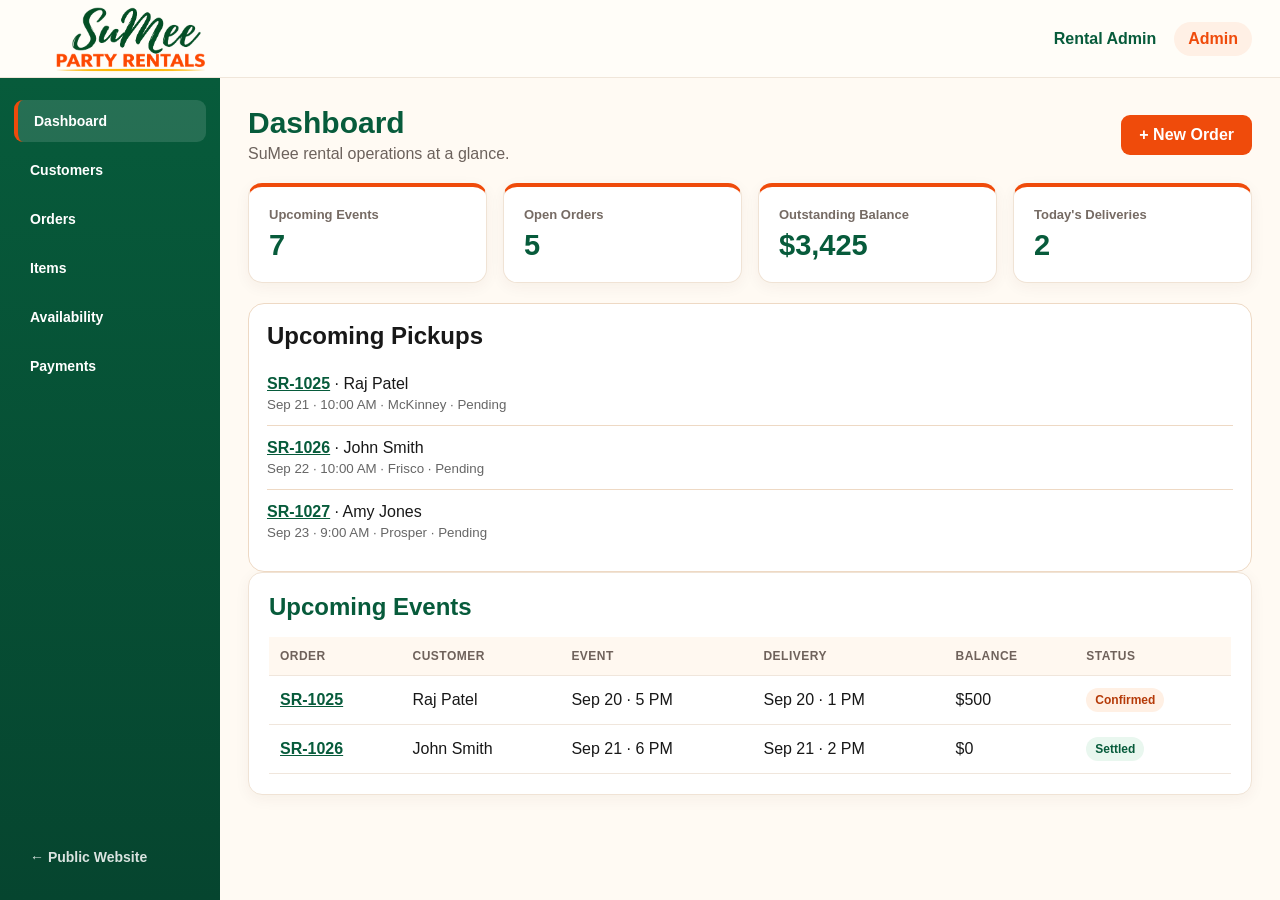
==== commit e0d81fca: "Add files via upload" ====
--- a/index.html
+++ b/index.html
@@ -1,158 +1,10 @@
-<!doctype html>
-<html lang="en">
-<head>
-  <meta charset="utf-8">
-  <meta name="viewport" content="width=device-width, initial-scale=1">
-  <meta name="description" content="SuMee Party Rentals – tables, chairs, tents, floor mats, coolers, fans and event rentals in Frisco, Plano, McKinney, Prosper, Little Elm and Celina, Texas.">
-  <title>SuMee Party Rentals | DFW Event Rentals</title>
-  <link rel="preconnect" href="https://fonts.googleapis.com">
-  <link rel="preconnect" href="https://fonts.gstatic.com" crossorigin>
-  <link href="https://fonts.googleapis.com/css2?family=Inter:wght@400;500;600;700;800&family=Pacifico&display=swap" rel="stylesheet">
-  <link rel="stylesheet" href="css/styles.css">
-</head>
-<body>
-  <header class="site-header">
-    <div class="container nav-wrap">
-      <a class="brand" href="#home" aria-label="SuMee Party Rentals home">
-        <img src="assets/images/sumee-logo.png" alt="SuMee Party Rentals">
-      </a>
-      <button class="menu-button" id="menuButton" aria-expanded="false" aria-label="Open navigation">☰</button>
-      <nav class="nav" id="mainNav">
-        <a class="active" href="#home">Home</a>
-        <a href="#rentals">Rentals</a>
-        <a href="#events">Event Types</a>
-        <a href="#gallery">Gallery</a>
-        <a href="#service-areas">Service Areas</a>
-        <a href="#about">About</a>
-        <a href="#quote">Contact</a>
-      </nav>
-      <a class="header-call" href="tel:+14696667742"><span>☎</span><span>Call / Text<br><strong>(469) 666-7742</strong></span></a>
-    </div>
-  </header>
-
-  <main>
-    <section class="hero" id="home">
-      <div class="hero-media" aria-hidden="true"></div>
-      <div class="container hero-grid">
-        <div class="hero-copy">
-          <div class="hero-panel">
-            <h1>Upgrade your personal or professional events with our rental packages!</h1>
-            <p class="inventory-line">Tables • Chairs • Floor Mats • Coolers • Tents &amp; More</p>
-            <p class="tagline">We do the work, you have the fun! <span>♥</span></p>
-            <div class="hero-actions">
-              <a class="btn btn-orange" href="tel:+14696667742">☎ <span>Call / Text Now<br><strong>(469) 666-7742</strong></span></a>
-              <a class="btn btn-green" href="#quote">💬 <span>Get a Quote</span></a>
-            </div>
-          </div>
-        </div>
-      </div>
-    </section>
-
-    <section class="trust-strip" aria-label="Benefits">
-      <div class="container trust-grid">
-        <div class="trust-item"><span class="trust-icon">💲</span><span><strong>Affordable</strong><br>Rates</span></div>
-        <div class="trust-item"><span class="trust-icon">📅</span><span><strong>Weddings &amp;</strong><br>Parties</span></div>
-        <div class="trust-item"><span class="trust-icon">🎉</span><span><strong>Events &amp;</strong><br>Gatherings</span></div>
-        <div class="trust-item"><span class="trust-icon">🚚</span><span><strong>Delivery &amp;</strong><br>Setup Available</span></div>
-        <div class="trust-item"><span class="trust-icon">✓</span><span><strong>Clean &amp;</strong><br>Well Maintained</span></div>
-      </div>
-    </section>
-
-    <section class="content-section" id="rentals">
-      <div class="container">
-        <div class="section-title"><span></span><h2>Our Rentals</h2><span></span></div>
-        <div class="main-layout">
-          <div class="main-content">
-            <div class="rental-grid">
-              <article class="rental-card"><img src="assets/images/rentals/tables.jpg" alt="Party tables for rent"><div>Tables</div></article>
-              <article class="rental-card"><img src="assets/images/rentals/chairs.jpg" alt="Event chairs for rent"><div>Chairs</div></article>
-              <article class="rental-card"><img src="assets/images/rentals/tents.jpg" alt="Party tents for rent"><div>Tents</div></article>
-              <article class="rental-card"><img src="assets/images/rentals/coolers-fans.jpg" alt="Coolers and fans for rent"><div>Coolers &amp; Fans</div></article>
-              <article class="rental-card"><img src="assets/images/rentals/floor-mats.jpg" alt="Floor mats for events"><div>Floor Mats</div></article>
-            </div>
-
-            <div class="event-service-row">
-              <div class="events-block" id="events">
-                <h3>Perfect For:</h3>
-                <div class="event-types">
-                  <div class="event-type"><img src="assets/images/perfect-for/weddings.jpg" alt=""><span>Weddings</span></div>
-                  <div class="event-type"><img src="assets/images/perfect-for/birthdays.jpg" alt=""><span>Birthdays</span></div>
-                  <div class="event-type"><img src="assets/images/perfect-for/graduations.jpg" alt=""><span>Graduations</span></div>
-                  <div class="event-type"><img src="assets/images/perfect-for/corporate-events.jpg" alt=""><span>Corporate Events</span></div>
-                  <div class="event-type"><img src="assets/images/perfect-for/family-gatherings.jpg" alt=""><span>Family Gatherings</span></div>
-                </div>
-              </div>
-
-              <div class="service-areas" id="service-areas">
-                <h3>We Serve:</h3>
-                <div class="area-grid">
-                  <span>✓ Frisco</span><span>✓ Plano</span>
-                  <span>✓ McKinney</span><span>✓ Prosper</span>
-                  <span>✓ Little Elm</span><span>✓ Celina</span>
-                </div>
-              </div>
-            </div>
-
-            <section class="gallery-section" id="gallery">
-              <div class="section-title compact"><span></span><h2>Event Gallery</h2><span></span></div>
-              <div class="gallery-shell">
-                <button class="gallery-arrow left" id="galleryPrev" aria-label="Previous gallery images">‹</button>
-                <div class="gallery-track" id="galleryTrack"></div>
-                <button class="gallery-arrow right" id="galleryNext" aria-label="Next gallery images">›</button>
-              </div>
-              <div class="gallery-dots" id="galleryDots" aria-hidden="true"></div>
-            </section>
-          </div>
-
-          <aside class="quote-card" id="quote">
-            <h2>Get a Quote</h2>
-            <p>Tell us about your event and we’ll get back to you quickly!</p>
-            <form id="quoteForm">
-              <div class="form-row">
-                <input id="name" type="text" placeholder="Your Name" autocomplete="name">
-                <input id="phone" type="tel" placeholder="Phone Number" autocomplete="tel">
-              </div>
-              <div class="form-row">
-                <select id="eventType" aria-label="Event Type">
-                  <option value="">Event Type</option>
-                  <option>Wedding</option><option>Birthday</option><option>Graduation</option>
-                  <option>Corporate Event</option><option>Family Gathering</option><option>Other</option>
-                </select>
-                <input id="eventDate" type="date" aria-label="Event Date">
-              </div>
-              <textarea id="details" placeholder="Additional Details (location, # of guests, items needed...)"></textarea>
-              <button class="send-button" type="submit">➤ Send via Text</button>
-            </form>
-            <div class="contact-links">
-              <a href="mailto:sumeerentals@gmail.com">✉ sumeerentals@gmail.com</a>
-              <a href="tel:+14696667742">☎ (469) 666-7742</a>
-            </div>
-          </aside>
-        </div>
-
-        <section class="about" id="about">
-          <h2>Simple, Reliable Event Rentals</h2>
-          <p>From backyard celebrations to weddings, graduations, corporate events and family gatherings, SuMee Party Rentals helps you build a comfortable event space with dependable rental essentials.</p>
-        </section>
-      </div>
-    </section>
-  </main>
-
-  <footer>
-    <div class="container footer-row">
-      <div class="footer-brand">SuMee Party Rentals</div>
-      <div>☎ Call / Text: <strong>(469) 666-7742</strong> &nbsp; | &nbsp; ✉ <a href="mailto:sumeerentals@gmail.com">sumeerentals@gmail.com</a></div>
-      <div class="footer-tagline">We do the work, you have the fun! ♥</div>
-    </div>
-    <div class="copyright">© <span id="year"></span> SuMee Party Rentals. All Rights Reserved.</div>
-  </footer>
-
-  <dialog id="galleryDialog">
-    <button id="dialogClose" aria-label="Close image">×</button>
-    <img id="dialogImage" alt="">
-  </dialog>
-
-  <script src="js/gallery-config.js"></script>
-  <script src="js/site.js"></script>
-</body>
-</html>
+<!doctype html><html><head><meta charset="utf-8"><meta name="viewport" content="width=device-width,initial-scale=1"><title>SuMee Admin</title><link rel="stylesheet" href="../css/styles.css"><link rel="stylesheet" href="admin.css"></head><body class="admin-body">
+<header class="admin-header"><a href="../" class="admin-brand"><img src="../assets/images/sumee-logo.png" alt="SuMee Party Rentals"></a><div><strong>Rental Admin</strong><span class="admin-user">Admin</span></div></header>
+<div class="admin-shell"><aside class="admin-sidebar"><button class="navtab active" data-page="dashboard">Dashboard</button><button class="navtab" data-page="customers">Customers</button><button class="navtab" data-page="orders">Orders</button><button class="navtab" data-page="items">Items</button><button class="navtab" data-page="availability">Availability</button><button class="navtab" data-page="payments">Payments</button><a href="../">← Public Website</a></aside><main class="admin-main">
+<section class="page active" id="dashboard"><div class="page-head"><div><h1>Dashboard</h1><p>SuMee rental operations at a glance.</p></div><button class="primary" data-go="orders">+ New Order</button></div><div class="stats"><article><span>Upcoming Events</span><strong>7</strong></article><article><span>Open Orders</span><strong>5</strong></article><article><span>Outstanding Balance</span><strong>$3,425</strong></article><article><span>Today's Deliveries</span><strong>2</strong></article></div><div class="dispatch-grid pickups-only"><div class="dispatch-card"><h2>Upcoming Pickups</h2><div class="dispatch-item"><a class="order-link" href="?order=SR-1025" data-order-id="SR-1025">SR-1025</a> · Raj Patel<small>Sep 21 · 10:00 AM · McKinney · Pending</small></div><div class="dispatch-item"><a class="order-link" href="?order=SR-1026" data-order-id="SR-1026">SR-1026</a> · John Smith<small>Sep 22 · 10:00 AM · Frisco · Pending</small></div><div class="dispatch-item"><a class="order-link" href="?order=SR-1027" data-order-id="SR-1027">SR-1027</a> · Amy Jones<small>Sep 23 · 9:00 AM · Prosper · Pending</small></div></div></div><div class="panel"><h2>Upcoming Events</h2><div class="table-wrap"><table><thead><tr><th>Order</th><th>Customer</th><th>Event</th><th>Delivery</th><th>Balance</th><th>Status</th></tr></thead><tbody><tr><td><a class="order-link" href="?order=SR-1025" data-order-id="SR-1025">SR-1025</a></td><td>Raj Patel</td><td>Sep 20 · 5 PM</td><td>Sep 20 · 1 PM</td><td>$500</td><td><span class="pill confirmed">Confirmed</span></td></tr><tr><td><a class="order-link" href="?order=SR-1026" data-order-id="SR-1026">SR-1026</a></td><td>John Smith</td><td>Sep 21 · 6 PM</td><td>Sep 21 · 2 PM</td><td>$0</td><td><span class="pill settled">Settled</span></td></tr></tbody></table></div></div></section>
+<section class="page" id="customers"><div class="page-head"><div><h1>Customers</h1><p>Customer details and rental history.</p></div><button class="primary" id="addCustomer">+ Add Customer</button></div><div class="toolbar"><input id="customerSearch" placeholder="Search name, phone, email or city..."></div><div class="panel"><div class="table-wrap"><table id="customerTable"><thead><tr><th>Customer</th><th>Phone</th><th>City</th><th>Email</th><th>Actions</th></tr></thead><tbody><tr><td>Raj Patel</td><td>469-555-1212</td><td>Frisco</td><td>raj@example.com</td><td><button class="text-btn" data-action="history">View Orders</button> <button class="text-btn" data-action="neworder">New Order</button></td></tr><tr><td>Amy Jones</td><td>972-555-1414</td><td>Prosper</td><td>amy@example.com</td><td><button class="text-btn" data-action="history">View Orders</button> <button class="text-btn" data-action="neworder">New Order</button></td></tr></tbody></table></div></div></section>
+<section class="page" id="orders"><div class="page-head"><div><h1>Orders</h1><p>Create orders, reserve inventory and track balances.</p></div><button class="primary" id="showOrderForm">+ New Order</button></div><div class="panel order-form" id="orderForm"><h2>New Order <span class="order-number">SR-1028</span></h2><div class="form-grid"><label>Customer<select><option>Raj Patel</option><option>Amy Jones</option></select></label><label>Event Date / Time<input type="datetime-local" value="2026-10-10T17:00"></label><label>Event Address<input value="456 Event Drive"></label><label>Event City<input value="McKinney"></label><label>Delivery Requested<input type="datetime-local" value="2026-10-10T13:00"></label><label>Pickup Requested<input id="pickup" type="datetime-local" value="2026-10-11T10:00"></label></div><div class="release-note">Inventory available again: <strong id="releaseTime">Oct 11, 2026 · 12:00 PM</strong> <small>(pickup + 2 hours)</small></div><h3>Rental Items</h3><div class="table-wrap"><table id="orderItems"><thead><tr><th>Item</th><th>Available</th><th>Qty</th><th>Unit Price</th><th>Item Amount</th><th></th></tr></thead><tbody></tbody></table></div><button class="secondary" id="addItem">+ Add Item</button><div class="pricing"><label>Suggested Price<strong id="suggested">$0.00</strong></label><label>Setup Fee<input class="money" id="setup" type="number" value="100"></label><label>Delivery Fee<input class="money" id="delivery" type="number" value="75"></label><label>Discount<input class="money" id="discount" type="number" value="50"></label><label class="total">Total Amount<strong id="total">$125.00</strong></label><label>Amount Received<strong id="received">$0.00</strong></label><label class="balance">Amount Pending<strong id="pending">$125.00</strong></label></div><label>Notes<textarea placeholder="Internal order notes..."></textarea></label><div class="form-actions"><button class="secondary">Save Draft</button><button class="primary">Confirm Order</button></div></div><div class="panel"><h2>Recent Orders</h2><div class="table-wrap"><table><thead><tr><th>Order</th><th>Customer</th><th>Event</th><th>Total</th><th>Balance</th><th>Order Status</th><th>Payment</th></tr></thead><tbody><tr><td><a class="order-link" href="?order=SR-1027" data-order-id="SR-1027">SR-1027</a></td><td>Amy Jones</td><td>Sep 22</td><td>$975</td><td>$0</td><td>Confirmed</td><td><span class="pill settled">Settled</span></td></tr></tbody></table></div></div></section>
+<section class="page" id="items"><div class="page-head"><div><h1>Items</h1><p>Manage rental inventory and standard pricing.</p></div><button class="primary" id="newItem">+ Add Item</button></div><div class="panel"><div class="table-wrap"><table><thead><tr><th>Item</th><th>Description</th><th>Total Qty</th><th>Unit Price</th><th>Active</th><th></th></tr></thead><tbody id="itemsBody"></tbody></table></div></div></section>
+<section class="page" id="availability"><div class="page-head"><div><h1>Availability</h1><p>Check inventory for any rental window. Pickup includes your 2-hour return buffer.</p></div></div><div class="panel"><div class="availability-form"><label>Needed From<input type="datetime-local" value="2026-10-17T13:00"></label><label>Expected Pickup<input type="datetime-local" value="2026-10-18T10:00"></label><button class="primary">Check Availability</button></div><div class="table-wrap"><table><thead><tr><th>Item</th><th>Total</th><th>Reserved</th><th>Available</th></tr></thead><tbody><tr><td>White Resin Chair</td><td>150</td><td>50</td><td><strong>100</strong></td></tr><tr><td>6' Rectangle Table</td><td>25</td><td>12</td><td><strong>13</strong></td></tr><tr><td>20×30 Tent</td><td>2</td><td>2</td><td><strong class="danger">0</strong></td></tr></tbody></table></div></div></section>
+<section class="page" id="payments"><div class="page-head"><div><h1>Payments</h1><p>Track deposits, partial payments and refunds.</p></div><button class="primary" id="addPayment">+ Add Payment</button></div><div class="panel"><div class="table-wrap"><table><thead><tr><th>Date</th><th>Order</th><th>Customer</th><th>Type</th><th>Method</th><th>Reference / Notes</th><th>Amount</th></tr></thead><tbody><tr><td>Sep 18</td><td>SR-1025</td><td>Raj Patel</td><td>Payment</td><td>Zelle</td><td>Deposit</td><td>$300</td></tr><tr><td>Sep 25</td><td>SR-1025</td><td>Raj Patel</td><td>Payment</td><td>Cash</td><td>Partial</td><td>$100</td></tr></tbody></table></div></div></section>
+</main></div><dialog id="modal"><button class="modal-close">×</button><div id="modalContent"></div></dialog><script src="admin.js"></script></body></html>
--- a/admin.css
+++ b/admin.css
@@ -0,0 +1,73 @@
+.admin-body{background:#fffaf3}.admin-header{height:78px;display:flex;align-items:center;justify-content:space-between;padding:0 28px;background:rgba(255,253,248,.98);border-bottom:1px solid #f0e6da;position:sticky;top:0;z-index:10}.admin-brand img{width:205px;height:68px;object-fit:contain}.admin-header>div{display:flex;gap:18px;align-items:center;color:var(--green)}.admin-user{background:#fff0e5;color:var(--orange);padding:8px 14px;border-radius:20px;font-weight:700}.admin-shell{display:grid;grid-template-columns:220px 1fr;min-height:calc(100vh - 78px)}.admin-sidebar{background:linear-gradient(180deg,var(--green),#06452f);padding:22px 14px;display:flex;flex-direction:column;gap:7px}.admin-sidebar button,.admin-sidebar a{border:0;background:transparent;color:#fff;text-align:left;padding:13px 16px;border-radius:9px;font-weight:700;cursor:pointer;font-size:14px}.admin-sidebar button:hover,.admin-sidebar button.active{background:#ffffff20;border-left:4px solid var(--orange)}.admin-sidebar a{margin-top:auto;opacity:.85}.admin-main{padding:28px;max-width:1500px;width:100%}.page{display:none}.page.active{display:block}.page-head{display:flex;align-items:center;justify-content:space-between;margin-bottom:20px}.page-head h1{margin:0;color:var(--green);font-size:30px}.page-head p{margin:5px 0 0;color:#6c625c}.primary,.secondary,.text-btn{cursor:pointer;font:inherit}.primary{border:0;background:var(--orange);color:#fff;padding:11px 18px;border-radius:9px;font-weight:800}.secondary{border:1px solid var(--green);background:#fff;color:var(--green);padding:9px 14px;border-radius:8px;font-weight:800}.text-btn{border:0;background:none;color:var(--green);font-weight:800;padding:3px}.stats{display:grid;grid-template-columns:repeat(4,1fr);gap:16px;margin-bottom:20px}.stats article,.panel{background:#fff;border:1px solid #f0e3d5;border-radius:14px;box-shadow:0 4px 15px #57240d0d}.stats article{padding:20px;border-top:4px solid var(--orange)}.stats span{display:block;color:#766b64;font-size:13px;font-weight:700}.stats strong{display:block;color:var(--green);font-size:29px;margin-top:7px}.panel{padding:20px;margin-bottom:20px}.panel h2{color:var(--green);margin:0 0 16px}.panel h3{color:var(--green);margin:24px 0 10px}.table-wrap{overflow:auto}table{width:100%;border-collapse:collapse;min-width:680px}th{text-align:left;color:#6f625b;font-size:12px;text-transform:uppercase;letter-spacing:.04em;background:#fff8f0}th,td{padding:12px 11px;border-bottom:1px solid #f0e6dc}tbody tr:hover{background:#fffaf4}.table-link{color:var(--green);font-weight:800}.pill{display:inline-block;padding:5px 9px;border-radius:20px;font-size:12px;font-weight:800}.pill.confirmed{background:#fff0e4;color:#b53a08}.pill.settled{background:#e9f7ef;color:var(--green)}.toolbar{margin-bottom:14px}.toolbar input{max-width:480px}.form-grid{display:grid;grid-template-columns:repeat(2,1fr);gap:13px}.form-grid label,.availability-form label,.order-form>label{font-size:13px;font-weight:700;color:#5e544e}.form-grid input,.form-grid select{margin-top:5px}.release-note{margin:14px 0;padding:11px 13px;background:#edf7f1;border-left:4px solid var(--green);border-radius:6px}.release-note small{color:#70655f}.pricing{width:min(520px,100%);margin:20px 0 20px auto;background:#fffaf4;border:1px solid #f0dfcf;border-radius:12px;padding:15px}.pricing label{display:grid;grid-template-columns:1fr 150px;align-items:center;min-height:42px;border-bottom:1px solid #f0e3d8}.pricing label:last-child{border:0}.pricing strong{text-align:right}.pricing .money{height:34px;padding:6px;text-align:right}.pricing .total{font-size:17px;color:var(--green);font-weight:800}.pricing .balance{font-size:17px;color:var(--red);font-weight:800}.form-actions{display:flex;justify-content:flex-end;gap:10px;margin-top:14px}.order-number{float:right;font-size:14px;color:var(--orange);background:#fff0e5;padding:7px 10px;border-radius:20px}.availability-form{display:grid;grid-template-columns:1fr 1fr auto;gap:12px;align-items:end;margin-bottom:20px}.danger{color:var(--red)}dialog{width:min(620px,92vw);padding:24px}dialog .modal-close{position:absolute;right:12px;top:10px;border:0;background:none;font-size:25px;cursor:pointer}.modal-grid{display:grid;grid-template-columns:1fr 1fr;gap:12px}.modal-grid label{font-size:13px;font-weight:700}.modal-grid input,.modal-grid select{margin-top:5px}.modal-grid .wide{grid-column:1/-1}.modal-actions{display:flex;justify-content:flex-end;gap:8px;margin-top:18px}
+@media(max-width:900px){.admin-shell{grid-template-columns:1fr}.admin-sidebar{flex-direction:row;overflow:auto;padding:9px;position:sticky;top:78px;z-index:8}.admin-sidebar button,.admin-sidebar a{white-space:nowrap;padding:10px}.admin-sidebar a{margin:0}.stats{grid-template-columns:1fr 1fr}.admin-main{padding:18px}.availability-form{grid-template-columns:1fr 1fr}.availability-form button{grid-column:1/-1}.form-grid{grid-template-columns:1fr}}
+@media(max-width:540px){.admin-header{padding:0 12px}.admin-brand img{width:155px}.admin-header strong{display:none}.stats{grid-template-columns:1fr}.page-head{align-items:flex-start;gap:12px}.page-head .primary{white-space:nowrap}.admin-main{padding:12px}.modal-grid{grid-template-columns:1fr}.modal-grid .wide{grid-column:auto}}
+
+/* Order detail links and printable packing sheet */
+.order-link{background:none;border:0;padding:0;color:var(--green,#285943);font:inherit;font-weight:800;text-decoration:underline;cursor:pointer}.order-link:hover{color:var(--orange,#d86f2d)}
+.order-detail-head{display:flex;justify-content:space-between;gap:16px;align-items:flex-start;margin-bottom:16px}.order-detail-actions{display:flex;gap:8px;flex-wrap:wrap}.order-meta{display:grid;grid-template-columns:repeat(2,minmax(0,1fr));gap:10px 22px;margin:14px 0 20px}.order-meta div{padding:8px 0;border-bottom:1px solid #eee}.order-meta span{display:block;font-size:.78rem;color:#6d6d6d;text-transform:uppercase;letter-spacing:.04em}.order-meta strong{display:block;margin-top:3px}.packing-title{margin-top:20px}.order-summary{margin-left:auto;max-width:360px;margin-top:16px}.order-summary div{display:flex;justify-content:space-between;padding:5px 0}.order-summary .grand-total{font-size:1.08rem;font-weight:800;border-top:2px solid #ddd;margin-top:5px;padding-top:9px}.order-notes{margin-top:18px;padding:12px;background:#faf7ef;border-radius:8px}
+@media(max-width:650px){.order-detail-head{display:block}.order-detail-actions{margin-top:12px}.order-meta{grid-template-columns:1fr}}
+@media print{body *{visibility:hidden!important}#modal,#modal *{visibility:visible!important}#modal{position:absolute!important;inset:0!important;width:100%!important;max-width:none!important;height:auto!important;max-height:none!important;margin:0!important;border:0!important;box-shadow:none!important;padding:20px!important;overflow:visible!important;background:#fff!important}#modal::backdrop,.modal-close,.order-detail-actions{display:none!important}.order-link{text-decoration:none!important;color:#000!important}.admin-header,.admin-sidebar{display:none!important}.order-meta{grid-template-columns:1fr 1fr!important}table{width:100%!important;border-collapse:collapse!important}th,td{border-bottom:1px solid #bbb!important;padding:7px!important;text-align:left!important}}
+.order-link{display:inline-block;background:transparent!important;-webkit-appearance:none;appearance:none}
+
+/* v4 mobile-first responsive improvements */
+@media(max-width:700px){
+  .admin-header{height:62px;padding:0 10px;gap:8px}
+  .admin-brand img{width:128px;height:50px}
+  .admin-user{padding:6px 10px;font-size:12px}
+  .admin-shell{min-height:calc(100vh - 62px)}
+  .admin-sidebar{top:62px;gap:4px;padding:7px 8px;scrollbar-width:none;box-shadow:0 2px 8px #00000012}
+  .admin-sidebar::-webkit-scrollbar{display:none}
+  .admin-sidebar button,.admin-sidebar a{font-size:12px;padding:9px 11px;border-radius:18px}
+  .admin-sidebar button.active{border-left:0;background:var(--orange);color:#fff}
+  .admin-main{padding:12px 10px 28px;overflow:hidden}
+  .page-head{display:grid;grid-template-columns:1fr;gap:10px;margin-bottom:14px}
+  .page-head h1{font-size:24px}
+  .page-head p{font-size:13px;line-height:1.4}
+  .page-head .primary{width:100%;min-height:44px}
+  .stats{grid-template-columns:1fr 1fr;gap:9px;margin-bottom:14px}
+  .stats article{padding:13px 12px;border-radius:11px}
+  .stats span{font-size:11px}.stats strong{font-size:22px;margin-top:4px}
+  .panel{padding:13px 11px;border-radius:11px;margin-bottom:14px}
+  .panel h2{font-size:18px;margin-bottom:11px}.panel h3{font-size:16px}
+  .toolbar input{max-width:none;width:100%}
+  .form-grid,.availability-form{grid-template-columns:1fr;gap:10px}
+  .availability-form button{grid-column:auto;width:100%;min-height:44px}
+  .form-actions{display:grid;grid-template-columns:1fr 1fr;gap:8px}.form-actions button{min-height:44px}
+  .pricing{margin:15px 0 15px;width:100%;padding:11px}
+  .pricing label{grid-template-columns:1fr 115px;font-size:13px}.pricing .money{width:100%}
+  .order-number{float:none;display:inline-block;margin-left:5px}
+  input,select,textarea,button{font-size:16px!important} /* prevent iOS input zoom */
+  dialog{width:calc(100vw - 16px);max-width:none;max-height:92vh;padding:18px 12px;border-radius:14px;overflow:auto}
+  .modal-actions{display:grid;grid-template-columns:1fr 1fr}.modal-actions button{min-height:44px}
+  .order-detail-head{display:block}.order-detail-actions{display:grid;grid-template-columns:1fr;margin-top:10px}.order-detail-actions button{width:100%;min-height:44px}
+  .order-meta{grid-template-columns:1fr;gap:0}.order-summary{max-width:none;width:100%}
+  .release-note{font-size:13px}
+
+  /* Convert data tables into readable stacked cards on phones */
+  .table-wrap{overflow:visible}
+  table{min-width:0;width:100%}
+  table thead{display:none}
+  table,table tbody,table tr,table td{display:block;width:100%}
+  table tr{background:#fff;border:1px solid #efe1d3;border-radius:10px;margin:0 0 10px;padding:8px 10px;box-shadow:0 2px 7px #57240d0a}
+  table td{display:grid;grid-template-columns:42% 58%;align-items:start;gap:8px;padding:6px 0;border-bottom:1px solid #f3e9df;font-size:13px;overflow-wrap:anywhere}
+  table td:last-child{border-bottom:0}
+  table td::before{content:attr(data-label);font-size:10px;font-weight:800;color:#74675f;text-transform:uppercase;letter-spacing:.04em}
+  table td:empty::before{content:''}
+  table td .text-btn{padding:5px 0;text-align:left}
+  .order-link{font-size:15px;min-height:28px}
+  .pill{justify-self:start}
+}
+@media(max-width:390px){
+  .stats{grid-template-columns:1fr}
+  .admin-brand img{width:112px}
+  .admin-sidebar button,.admin-sidebar a{padding:8px 9px;font-size:11px!important}
+  .pricing label{grid-template-columns:1fr 100px}
+}
+
+/* v5 fulfillment + dispatch */
+.fulfillment{margin:20px 0;padding:18px;border:1px solid var(--line);border-radius:16px;background:#fffaf1}.fulfillment h3{margin-top:0}.fulfillment-grid{display:grid;grid-template-columns:1fr 1fr;gap:16px}.fulfill-card{padding:16px;border:1px solid var(--line);border-radius:14px;background:white}.fulfill-card span{display:block;font-size:.82rem;color:#666;margin-bottom:4px}.fulfill-card strong{display:block;margin-bottom:12px}.fulfill-status{margin-top:10px;font-weight:700;color:var(--green)}.dispatch-grid{display:grid;grid-template-columns:1fr 1fr;gap:18px;margin-top:18px}.dispatch-card{padding:18px;border:1px solid var(--line);border-radius:16px;background:#fff}.dispatch-card h2{margin:0 0 12px}.dispatch-item{padding:13px 0;border-top:1px solid var(--line)}.dispatch-item:first-of-type{border-top:0}.dispatch-item a{font-weight:800}.dispatch-item small{display:block;margin-top:4px;color:#666}.status-done{color:var(--green);font-weight:800}
+@media(max-width:700px){.fulfillment-grid,.dispatch-grid{grid-template-columns:1fr}.fulfill-card .primary,.fulfill-card .secondary{width:100%;min-height:48px}.dispatch-card{padding:14px}.dispatch-item{padding:14px 0}.dispatch-item a{font-size:1.05rem}.order-detail-actions button{width:100%}}
+@media print{.fulfillment button{display:none}.fulfillment{break-inside:avoid}.modal-close{display:none!important}}
+
+/* v6: Dashboard uses a single full-width Upcoming Pickups card */
+.dispatch-grid.pickups-only{grid-template-columns:1fr;}
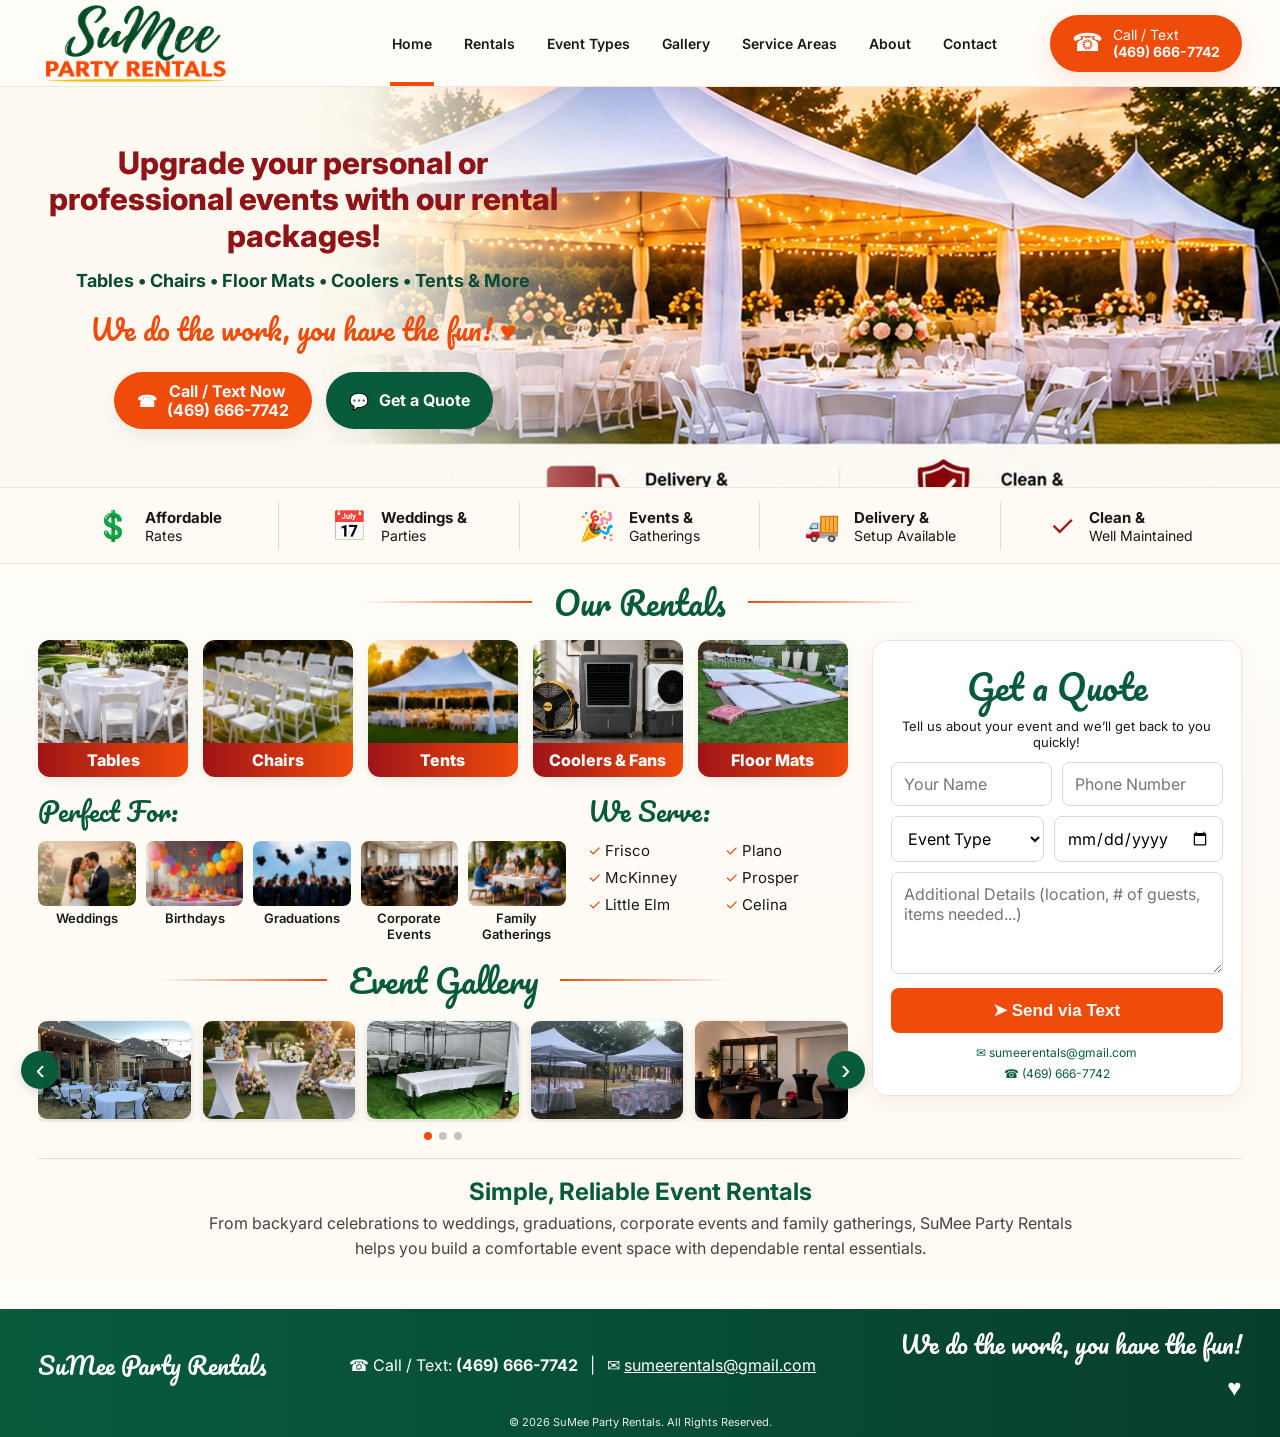
==== commit b9a38a12: "Add files via upload" ====
--- a/index.html
+++ b/index.html
@@ -1,10 +1,158 @@
-<!doctype html><html><head><meta charset="utf-8"><meta name="viewport" content="width=device-width,initial-scale=1"><title>SuMee Admin</title><link rel="stylesheet" href="../css/styles.css"><link rel="stylesheet" href="admin.css"></head><body class="admin-body">
-<header class="admin-header"><a href="../" class="admin-brand"><img src="../assets/images/sumee-logo.png" alt="SuMee Party Rentals"></a><div><strong>Rental Admin</strong><span class="admin-user">Admin</span></div></header>
-<div class="admin-shell"><aside class="admin-sidebar"><button class="navtab active" data-page="dashboard">Dashboard</button><button class="navtab" data-page="customers">Customers</button><button class="navtab" data-page="orders">Orders</button><button class="navtab" data-page="items">Items</button><button class="navtab" data-page="availability">Availability</button><button class="navtab" data-page="payments">Payments</button><a href="../">← Public Website</a></aside><main class="admin-main">
-<section class="page active" id="dashboard"><div class="page-head"><div><h1>Dashboard</h1><p>SuMee rental operations at a glance.</p></div><button class="primary" data-go="orders">+ New Order</button></div><div class="stats"><article><span>Upcoming Events</span><strong>7</strong></article><article><span>Open Orders</span><strong>5</strong></article><article><span>Outstanding Balance</span><strong>$3,425</strong></article><article><span>Today's Deliveries</span><strong>2</strong></article></div><div class="dispatch-grid pickups-only"><div class="dispatch-card"><h2>Upcoming Pickups</h2><div class="dispatch-item"><a class="order-link" href="?order=SR-1025" data-order-id="SR-1025">SR-1025</a> · Raj Patel<small>Sep 21 · 10:00 AM · McKinney · Pending</small></div><div class="dispatch-item"><a class="order-link" href="?order=SR-1026" data-order-id="SR-1026">SR-1026</a> · John Smith<small>Sep 22 · 10:00 AM · Frisco · Pending</small></div><div class="dispatch-item"><a class="order-link" href="?order=SR-1027" data-order-id="SR-1027">SR-1027</a> · Amy Jones<small>Sep 23 · 9:00 AM · Prosper · Pending</small></div></div></div><div class="panel"><h2>Upcoming Events</h2><div class="table-wrap"><table><thead><tr><th>Order</th><th>Customer</th><th>Event</th><th>Delivery</th><th>Balance</th><th>Status</th></tr></thead><tbody><tr><td><a class="order-link" href="?order=SR-1025" data-order-id="SR-1025">SR-1025</a></td><td>Raj Patel</td><td>Sep 20 · 5 PM</td><td>Sep 20 · 1 PM</td><td>$500</td><td><span class="pill confirmed">Confirmed</span></td></tr><tr><td><a class="order-link" href="?order=SR-1026" data-order-id="SR-1026">SR-1026</a></td><td>John Smith</td><td>Sep 21 · 6 PM</td><td>Sep 21 · 2 PM</td><td>$0</td><td><span class="pill settled">Settled</span></td></tr></tbody></table></div></div></section>
-<section class="page" id="customers"><div class="page-head"><div><h1>Customers</h1><p>Customer details and rental history.</p></div><button class="primary" id="addCustomer">+ Add Customer</button></div><div class="toolbar"><input id="customerSearch" placeholder="Search name, phone, email or city..."></div><div class="panel"><div class="table-wrap"><table id="customerTable"><thead><tr><th>Customer</th><th>Phone</th><th>City</th><th>Email</th><th>Actions</th></tr></thead><tbody><tr><td>Raj Patel</td><td>469-555-1212</td><td>Frisco</td><td>raj@example.com</td><td><button class="text-btn" data-action="history">View Orders</button> <button class="text-btn" data-action="neworder">New Order</button></td></tr><tr><td>Amy Jones</td><td>972-555-1414</td><td>Prosper</td><td>amy@example.com</td><td><button class="text-btn" data-action="history">View Orders</button> <button class="text-btn" data-action="neworder">New Order</button></td></tr></tbody></table></div></div></section>
-<section class="page" id="orders"><div class="page-head"><div><h1>Orders</h1><p>Create orders, reserve inventory and track balances.</p></div><button class="primary" id="showOrderForm">+ New Order</button></div><div class="panel order-form" id="orderForm"><h2>New Order <span class="order-number">SR-1028</span></h2><div class="form-grid"><label>Customer<select><option>Raj Patel</option><option>Amy Jones</option></select></label><label>Event Date / Time<input type="datetime-local" value="2026-10-10T17:00"></label><label>Event Address<input value="456 Event Drive"></label><label>Event City<input value="McKinney"></label><label>Delivery Requested<input type="datetime-local" value="2026-10-10T13:00"></label><label>Pickup Requested<input id="pickup" type="datetime-local" value="2026-10-11T10:00"></label></div><div class="release-note">Inventory available again: <strong id="releaseTime">Oct 11, 2026 · 12:00 PM</strong> <small>(pickup + 2 hours)</small></div><h3>Rental Items</h3><div class="table-wrap"><table id="orderItems"><thead><tr><th>Item</th><th>Available</th><th>Qty</th><th>Unit Price</th><th>Item Amount</th><th></th></tr></thead><tbody></tbody></table></div><button class="secondary" id="addItem">+ Add Item</button><div class="pricing"><label>Suggested Price<strong id="suggested">$0.00</strong></label><label>Setup Fee<input class="money" id="setup" type="number" value="100"></label><label>Delivery Fee<input class="money" id="delivery" type="number" value="75"></label><label>Discount<input class="money" id="discount" type="number" value="50"></label><label class="total">Total Amount<strong id="total">$125.00</strong></label><label>Amount Received<strong id="received">$0.00</strong></label><label class="balance">Amount Pending<strong id="pending">$125.00</strong></label></div><label>Notes<textarea placeholder="Internal order notes..."></textarea></label><div class="form-actions"><button class="secondary">Save Draft</button><button class="primary">Confirm Order</button></div></div><div class="panel"><h2>Recent Orders</h2><div class="table-wrap"><table><thead><tr><th>Order</th><th>Customer</th><th>Event</th><th>Total</th><th>Balance</th><th>Order Status</th><th>Payment</th></tr></thead><tbody><tr><td><a class="order-link" href="?order=SR-1027" data-order-id="SR-1027">SR-1027</a></td><td>Amy Jones</td><td>Sep 22</td><td>$975</td><td>$0</td><td>Confirmed</td><td><span class="pill settled">Settled</span></td></tr></tbody></table></div></div></section>
-<section class="page" id="items"><div class="page-head"><div><h1>Items</h1><p>Manage rental inventory and standard pricing.</p></div><button class="primary" id="newItem">+ Add Item</button></div><div class="panel"><div class="table-wrap"><table><thead><tr><th>Item</th><th>Description</th><th>Total Qty</th><th>Unit Price</th><th>Active</th><th></th></tr></thead><tbody id="itemsBody"></tbody></table></div></div></section>
-<section class="page" id="availability"><div class="page-head"><div><h1>Availability</h1><p>Check inventory for any rental window. Pickup includes your 2-hour return buffer.</p></div></div><div class="panel"><div class="availability-form"><label>Needed From<input type="datetime-local" value="2026-10-17T13:00"></label><label>Expected Pickup<input type="datetime-local" value="2026-10-18T10:00"></label><button class="primary">Check Availability</button></div><div class="table-wrap"><table><thead><tr><th>Item</th><th>Total</th><th>Reserved</th><th>Available</th></tr></thead><tbody><tr><td>White Resin Chair</td><td>150</td><td>50</td><td><strong>100</strong></td></tr><tr><td>6' Rectangle Table</td><td>25</td><td>12</td><td><strong>13</strong></td></tr><tr><td>20×30 Tent</td><td>2</td><td>2</td><td><strong class="danger">0</strong></td></tr></tbody></table></div></div></section>
-<section class="page" id="payments"><div class="page-head"><div><h1>Payments</h1><p>Track deposits, partial payments and refunds.</p></div><button class="primary" id="addPayment">+ Add Payment</button></div><div class="panel"><div class="table-wrap"><table><thead><tr><th>Date</th><th>Order</th><th>Customer</th><th>Type</th><th>Method</th><th>Reference / Notes</th><th>Amount</th></tr></thead><tbody><tr><td>Sep 18</td><td>SR-1025</td><td>Raj Patel</td><td>Payment</td><td>Zelle</td><td>Deposit</td><td>$300</td></tr><tr><td>Sep 25</td><td>SR-1025</td><td>Raj Patel</td><td>Payment</td><td>Cash</td><td>Partial</td><td>$100</td></tr></tbody></table></div></div></section>
-</main></div><dialog id="modal"><button class="modal-close">×</button><div id="modalContent"></div></dialog><script src="admin.js"></script></body></html>
+<!doctype html>
+<html lang="en">
+<head>
+  <meta charset="utf-8">
+  <meta name="viewport" content="width=device-width, initial-scale=1">
+  <meta name="description" content="SuMee Party Rentals – tables, chairs, tents, floor mats, coolers, fans and event rentals in Frisco, Plano, McKinney, Prosper, Little Elm and Celina, Texas.">
+  <title>SuMee Party Rentals | DFW Event Rentals</title>
+  <link rel="preconnect" href="https://fonts.googleapis.com">
+  <link rel="preconnect" href="https://fonts.gstatic.com" crossorigin>
+  <link href="https://fonts.googleapis.com/css2?family=Inter:wght@400;500;600;700;800&family=Pacifico&display=swap" rel="stylesheet">
+  <link rel="stylesheet" href="css/styles.css">
+</head>
+<body>
+  <header class="site-header">
+    <div class="container nav-wrap">
+      <a class="brand" href="#home" aria-label="SuMee Party Rentals home">
+        <img src="assets/images/sumee-logo.png" alt="SuMee Party Rentals">
+      </a>
+      <button class="menu-button" id="menuButton" aria-expanded="false" aria-label="Open navigation">☰</button>
+      <nav class="nav" id="mainNav">
+        <a class="active" href="#home">Home</a>
+        <a href="#rentals">Rentals</a>
+        <a href="#events">Event Types</a>
+        <a href="#gallery">Gallery</a>
+        <a href="#service-areas">Service Areas</a>
+        <a href="#about">About</a>
+        <a href="#quote">Contact</a>
+      </nav>
+      <a class="header-call" href="tel:+14696667742"><span>☎</span><span>Call / Text<br><strong>(469) 666-7742</strong></span></a>
+    </div>
+  </header>
+
+  <main>
+    <section class="hero" id="home">
+      <div class="hero-media" aria-hidden="true"></div>
+      <div class="container hero-grid">
+        <div class="hero-copy">
+          <div class="hero-panel">
+            <h1>Upgrade your personal or professional events with our rental packages!</h1>
+            <p class="inventory-line">Tables • Chairs • Floor Mats • Coolers • Tents &amp; More</p>
+            <p class="tagline">We do the work, you have the fun! <span>♥</span></p>
+            <div class="hero-actions">
+              <a class="btn btn-orange" href="tel:+14696667742">☎ <span>Call / Text Now<br><strong>(469) 666-7742</strong></span></a>
+              <a class="btn btn-green" href="#quote">💬 <span>Get a Quote</span></a>
+            </div>
+          </div>
+        </div>
+      </div>
+    </section>
+
+    <section class="trust-strip" aria-label="Benefits">
+      <div class="container trust-grid">
+        <div class="trust-item"><span class="trust-icon">💲</span><span><strong>Affordable</strong><br>Rates</span></div>
+        <div class="trust-item"><span class="trust-icon">📅</span><span><strong>Weddings &amp;</strong><br>Parties</span></div>
+        <div class="trust-item"><span class="trust-icon">🎉</span><span><strong>Events &amp;</strong><br>Gatherings</span></div>
+        <div class="trust-item"><span class="trust-icon">🚚</span><span><strong>Delivery &amp;</strong><br>Setup Available</span></div>
+        <div class="trust-item"><span class="trust-icon">✓</span><span><strong>Clean &amp;</strong><br>Well Maintained</span></div>
+      </div>
+    </section>
+
+    <section class="content-section" id="rentals">
+      <div class="container">
+        <div class="section-title"><span></span><h2>Our Rentals</h2><span></span></div>
+        <div class="main-layout">
+          <div class="main-content">
+            <div class="rental-grid">
+              <article class="rental-card"><img src="assets/images/rentals/tables.jpg" alt="Party tables for rent"><div>Tables</div></article>
+              <article class="rental-card"><img src="assets/images/rentals/chairs.jpg" alt="Event chairs for rent"><div>Chairs</div></article>
+              <article class="rental-card"><img src="assets/images/rentals/tents.jpg" alt="Party tents for rent"><div>Tents</div></article>
+              <article class="rental-card"><img src="assets/images/rentals/coolers-fans.jpg" alt="Coolers and fans for rent"><div>Coolers &amp; Fans</div></article>
+              <article class="rental-card"><img src="assets/images/rentals/floor-mats.jpg" alt="Floor mats for events"><div>Floor Mats</div></article>
+            </div>
+
+            <div class="event-service-row">
+              <div class="events-block" id="events">
+                <h3>Perfect For:</h3>
+                <div class="event-types">
+                  <div class="event-type"><img src="assets/images/perfect-for/weddings.jpg" alt=""><span>Weddings</span></div>
+                  <div class="event-type"><img src="assets/images/perfect-for/birthdays.jpg" alt=""><span>Birthdays</span></div>
+                  <div class="event-type"><img src="assets/images/perfect-for/graduations.jpg" alt=""><span>Graduations</span></div>
+                  <div class="event-type"><img src="assets/images/perfect-for/corporate-events.jpg" alt=""><span>Corporate Events</span></div>
+                  <div class="event-type"><img src="assets/images/perfect-for/family-gatherings.jpg" alt=""><span>Family Gatherings</span></div>
+                </div>
+              </div>
+
+              <div class="service-areas" id="service-areas">
+                <h3>We Serve:</h3>
+                <div class="area-grid">
+                  <span>✓ Frisco</span><span>✓ Plano</span>
+                  <span>✓ McKinney</span><span>✓ Prosper</span>
+                  <span>✓ Little Elm</span><span>✓ Celina</span>
+                </div>
+              </div>
+            </div>
+
+            <section class="gallery-section" id="gallery">
+              <div class="section-title compact"><span></span><h2>Event Gallery</h2><span></span></div>
+              <div class="gallery-shell">
+                <button class="gallery-arrow left" id="galleryPrev" aria-label="Previous gallery images">‹</button>
+                <div class="gallery-track" id="galleryTrack"></div>
+                <button class="gallery-arrow right" id="galleryNext" aria-label="Next gallery images">›</button>
+              </div>
+              <div class="gallery-dots" id="galleryDots" aria-hidden="true"></div>
+            </section>
+          </div>
+
+          <aside class="quote-card" id="quote">
+            <h2>Get a Quote</h2>
+            <p>Tell us about your event and we’ll get back to you quickly!</p>
+            <form id="quoteForm">
+              <div class="form-row">
+                <input id="name" type="text" placeholder="Your Name" autocomplete="name">
+                <input id="phone" type="tel" placeholder="Phone Number" autocomplete="tel">
+              </div>
+              <div class="form-row">
+                <select id="eventType" aria-label="Event Type">
+                  <option value="">Event Type</option>
+                  <option>Wedding</option><option>Birthday</option><option>Graduation</option>
+                  <option>Corporate Event</option><option>Family Gathering</option><option>Other</option>
+                </select>
+                <input id="eventDate" type="date" aria-label="Event Date">
+              </div>
+              <textarea id="details" placeholder="Additional Details (location, # of guests, items needed...)"></textarea>
+              <button class="send-button" type="submit">➤ Send via Text</button>
+            </form>
+            <div class="contact-links">
+              <a href="mailto:sumeerentals@gmail.com">✉ sumeerentals@gmail.com</a>
+              <a href="tel:+14696667742">☎ (469) 666-7742</a>
+            </div>
+          </aside>
+        </div>
+
+        <section class="about" id="about">
+          <h2>Simple, Reliable Event Rentals</h2>
+          <p>From backyard celebrations to weddings, graduations, corporate events and family gatherings, SuMee Party Rentals helps you build a comfortable event space with dependable rental essentials.</p>
+        </section>
+      </div>
+    </section>
+  </main>
+
+  <footer>
+    <div class="container footer-row">
+      <div class="footer-brand">SuMee Party Rentals</div>
+      <div>☎ Call / Text: <strong>(469) 666-7742</strong> &nbsp; | &nbsp; ✉ <a href="mailto:sumeerentals@gmail.com">sumeerentals@gmail.com</a></div>
+      <div class="footer-tagline">We do the work, you have the fun! ♥</div>
+    </div>
+    <div class="copyright">© <span id="year"></span> SuMee Party Rentals. All Rights Reserved.</div>
+  </footer>
+
+  <dialog id="galleryDialog">
+    <button id="dialogClose" aria-label="Close image">×</button>
+    <img id="dialogImage" alt="">
+  </dialog>
+
+  <script src="js/gallery-config.js"></script>
+  <script src="js/site.js"></script>
+</body>
+</html>
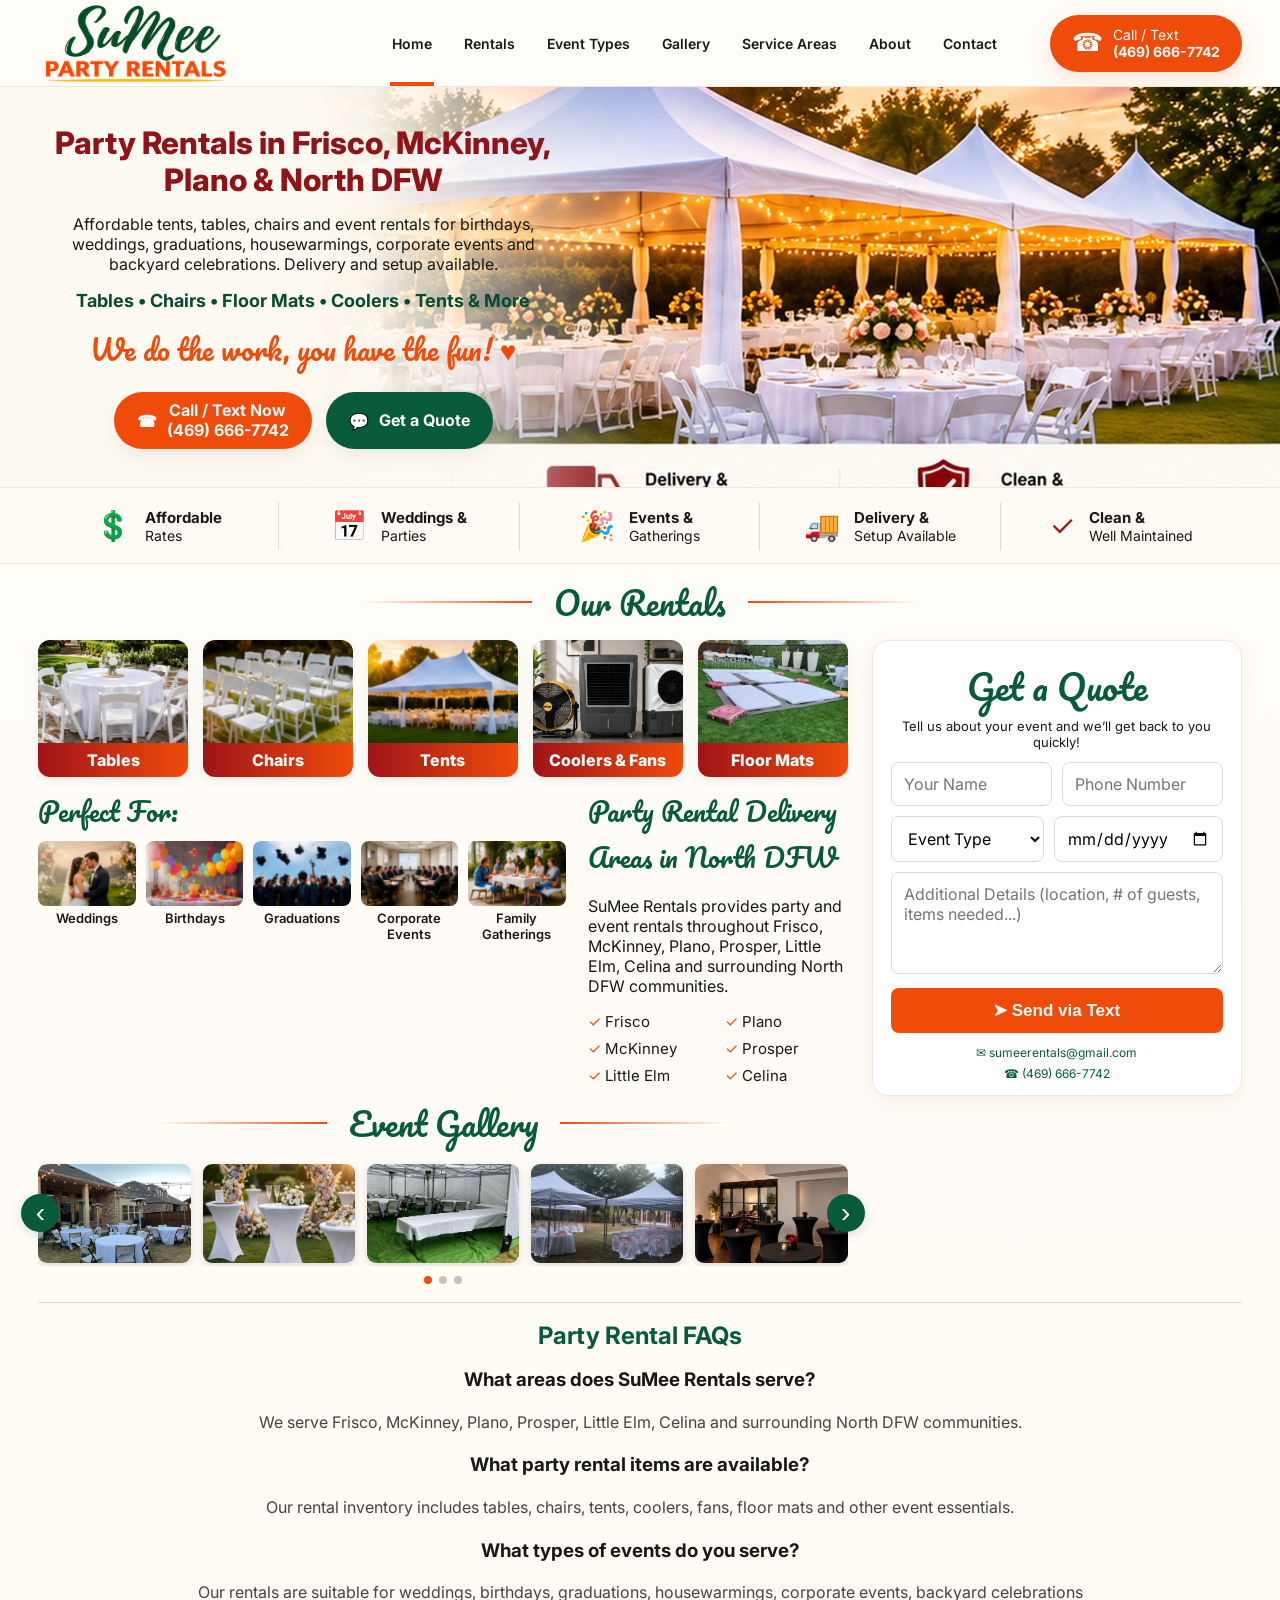
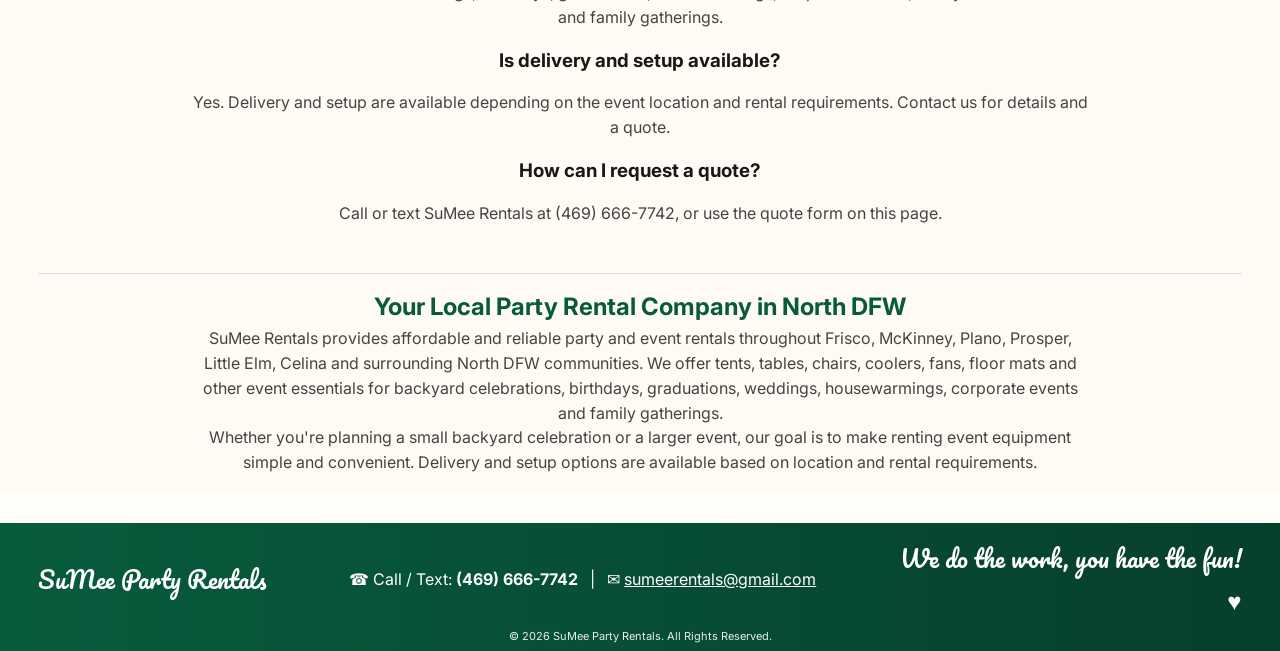
==== commit f962442a: "Rename index_seo_optimized.html to index.html seo changes" ====
--- a/index.html
+++ b/index.html
@@ -3,8 +3,36 @@
 <head>
   <meta charset="utf-8">
   <meta name="viewport" content="width=device-width, initial-scale=1">
-  <meta name="description" content="SuMee Party Rentals – tables, chairs, tents, floor mats, coolers, fans and event rentals in Frisco, Plano, McKinney, Prosper, Little Elm and Celina, Texas.">
-  <title>SuMee Party Rentals | DFW Event Rentals</title>
+  <meta name="description" content="Party rentals in Frisco, McKinney, Plano, Prosper, Little Elm & Celina, TX. Rent tents, tables, chairs, coolers, fans and more from SuMee Rentals. Call or text for a quote.">
+  <title>Party Rentals Frisco &amp; North DFW | SuMee Rentals</title>
+  <link rel="canonical" href="https://www.sumeerentals.com/">
+  <meta name="robots" content="index, follow">
+  <meta property="og:type" content="website">
+  <meta property="og:title" content="Party Rentals Frisco &amp; North DFW | SuMee Rentals">
+  <meta property="og:description" content="Tents, tables, chairs and event rentals serving Frisco, McKinney, Plano, Prosper, Little Elm and Celina, Texas.">
+  <meta property="og:url" content="https://www.sumeerentals.com/">
+  <meta property="og:image" content="https://www.sumeerentals.com/assets/images/sumee-logo.png">
+  <meta name="twitter:card" content="summary_large_image">
+  <script type="application/ld+json">
+  {
+    "@context": "https://schema.org",
+    "@type": "LocalBusiness",
+    "name": "SuMee Party Rentals",
+    "url": "https://www.sumeerentals.com/",
+    "telephone": "+1-469-666-7742",
+    "email": "sumeerentals@gmail.com",
+    "image": "https://www.sumeerentals.com/assets/images/sumee-logo.png",
+    "description": "Party and event rentals including tents, tables, chairs, coolers, fans, floor mats and event essentials in North Dallas-Fort Worth.",
+    "areaServed": [
+      {"@type": "City", "name": "Frisco, TX"},
+      {"@type": "City", "name": "McKinney, TX"},
+      {"@type": "City", "name": "Plano, TX"},
+      {"@type": "City", "name": "Prosper, TX"},
+      {"@type": "City", "name": "Little Elm, TX"},
+      {"@type": "City", "name": "Celina, TX"}
+    ]
+  }
+  </script>
   <link rel="preconnect" href="https://fonts.googleapis.com">
   <link rel="preconnect" href="https://fonts.gstatic.com" crossorigin>
   <link href="https://fonts.googleapis.com/css2?family=Inter:wght@400;500;600;700;800&family=Pacifico&display=swap" rel="stylesheet">
@@ -36,7 +64,8 @@
       <div class="container hero-grid">
         <div class="hero-copy">
           <div class="hero-panel">
-            <h1>Upgrade your personal or professional events with our rental packages!</h1>
+            <h1>Party Rentals in Frisco, McKinney, Plano &amp; North DFW</h1>
+            <p>Affordable tents, tables, chairs and event rentals for birthdays, weddings, graduations, housewarmings, corporate events and backyard celebrations. Delivery and setup available.</p>
             <p class="inventory-line">Tables • Chairs • Floor Mats • Coolers • Tents &amp; More</p>
             <p class="tagline">We do the work, you have the fun! <span>♥</span></p>
             <div class="hero-actions">
@@ -84,7 +113,8 @@
               </div>
 
               <div class="service-areas" id="service-areas">
-                <h3>We Serve:</h3>
+                <h3>Party Rental Delivery Areas in North DFW</h3>
+                <p>SuMee Rentals provides party and event rentals throughout Frisco, McKinney, Plano, Prosper, Little Elm, Celina and surrounding North DFW communities.</p>
                 <div class="area-grid">
                   <span>✓ Frisco</span><span>✓ Plano</span>
                   <span>✓ McKinney</span><span>✓ Prosper</span>
@@ -130,9 +160,25 @@
           </aside>
         </div>
 
+
+        <section class="about faq-section" id="faq">
+          <h2>Party Rental FAQs</h2>
+          <h3>What areas does SuMee Rentals serve?</h3>
+          <p>We serve Frisco, McKinney, Plano, Prosper, Little Elm, Celina and surrounding North DFW communities.</p>
+          <h3>What party rental items are available?</h3>
+          <p>Our rental inventory includes tables, chairs, tents, coolers, fans, floor mats and other event essentials.</p>
+          <h3>What types of events do you serve?</h3>
+          <p>Our rentals are suitable for weddings, birthdays, graduations, housewarmings, corporate events, backyard celebrations and family gatherings.</p>
+          <h3>Is delivery and setup available?</h3>
+          <p>Yes. Delivery and setup are available depending on the event location and rental requirements. Contact us for details and a quote.</p>
+          <h3>How can I request a quote?</h3>
+          <p>Call or text SuMee Rentals at <a href="tel:+14696667742">(469) 666-7742</a>, or use the quote form on this page.</p>
+        </section>
+
         <section class="about" id="about">
-          <h2>Simple, Reliable Event Rentals</h2>
-          <p>From backyard celebrations to weddings, graduations, corporate events and family gatherings, SuMee Party Rentals helps you build a comfortable event space with dependable rental essentials.</p>
+          <h2>Your Local Party Rental Company in North DFW</h2>
+          <p>SuMee Rentals provides affordable and reliable party and event rentals throughout Frisco, McKinney, Plano, Prosper, Little Elm, Celina and surrounding North DFW communities. We offer tents, tables, chairs, coolers, fans, floor mats and other event essentials for backyard celebrations, birthdays, graduations, weddings, housewarmings, corporate events and family gatherings.</p>
+          <p>Whether you're planning a small backyard celebration or a larger event, our goal is to make renting event equipment simple and convenient. Delivery and setup options are available based on location and rental requirements.</p>
         </section>
       </div>
     </section>
